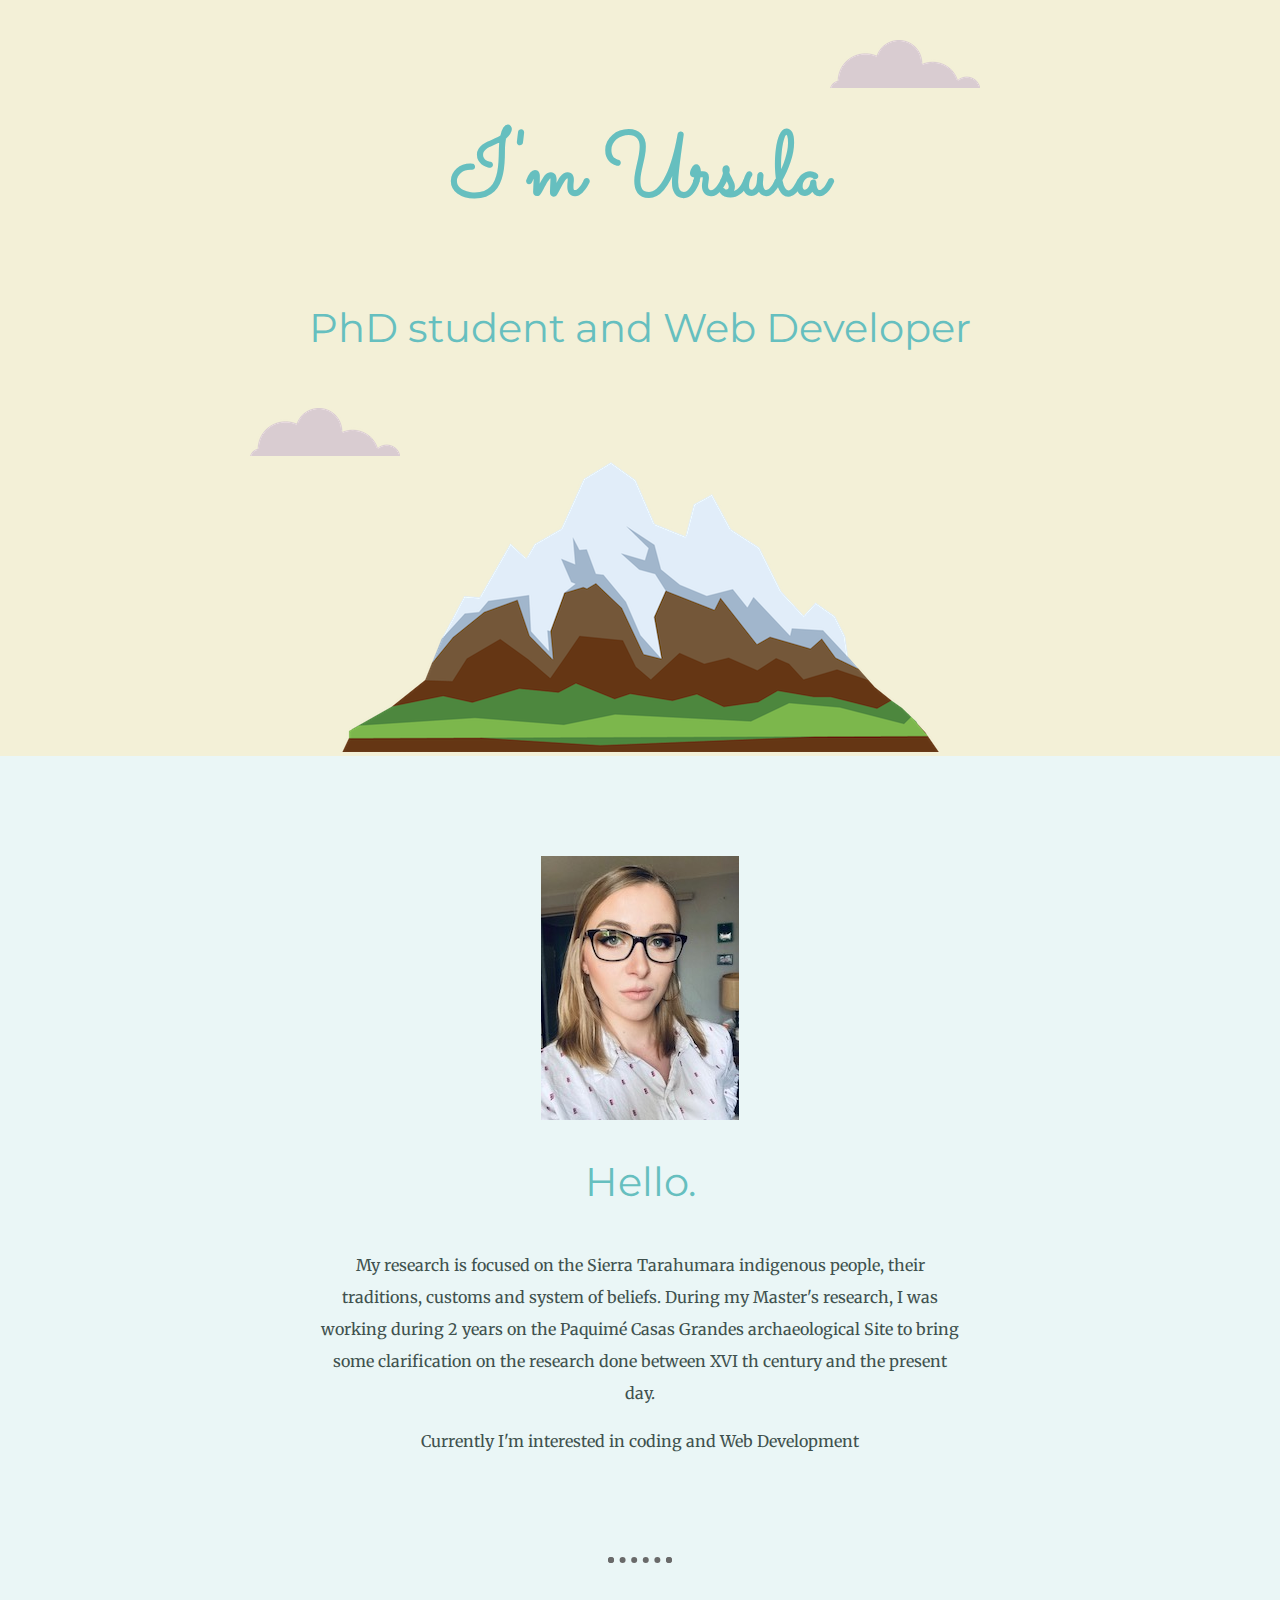
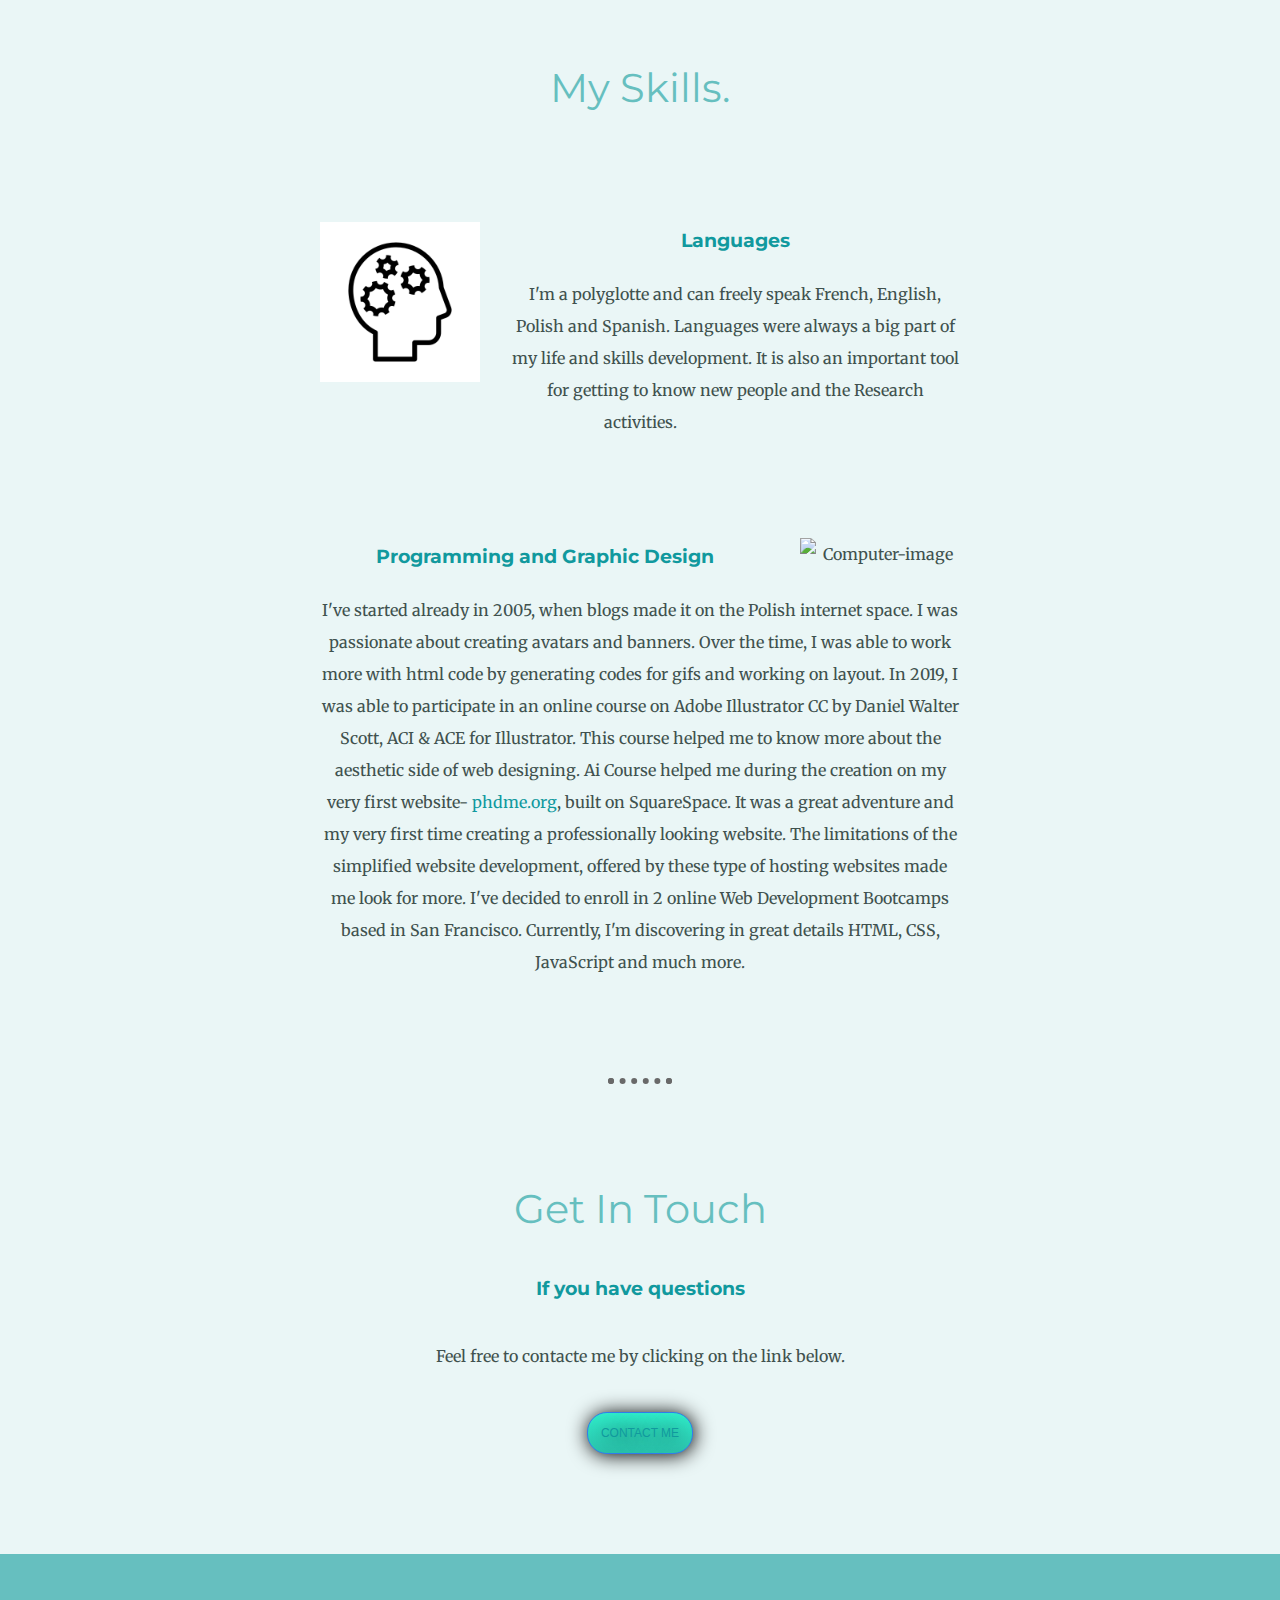
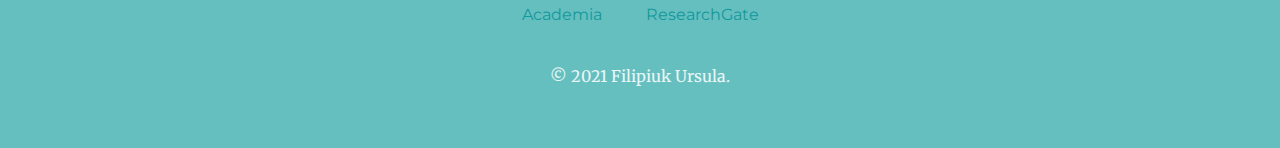
==== index.html @ 3cf9f380 "Add files via upload" ====
<!DOCTYPE html>
<html lang="en" dir="ltr">

<head>
  <meta charset="utf-8">

  <title>Ursula Filipiuk</title>
  <link rel="stylesheet" href="styles.css">
  <link rel="icon" href="favicon.ico">
  <link href="https://fonts.googleapis.com/css2?family=Merriweather&family=Montserrat&family=Sacramento&display=swap" rel="stylesheet">
</head>

<body>
  <div class="top-container">
    <img class="top-cloud" src="cloud.png" alt="cloud-img">
    <h1 class="top">I'm Ursula</h1>
    <h2>PhD student and Web Developer</h2>
    <img class="bottom-cloud" src="cloud.png" alt="cloud-img">
    <img src="mountain.png" alt="mountain-img">

  </div>

  <div class="middle-container">
    <div class="profile">
      <img src="homepage picture.jpg" alt="homepage-picture">
      <h2>Hello.</h2>
      <p class="phdresearch">My research is focused on the Sierra Tarahumara indigenous people, their traditions, customs and system of beliefs.
        During my Master's research, I was working during 2 years on the Paquimé Casas Grandes archaeological Site
        to bring some clarification on the research done between XVI th century and the present day. </p>
      <p>Currently I'm interested in coding and Web Development</p>
    </div>
    <hr>
    <div class="skills">
      <h2>My Skills.</h2>
      <div class="skill-row">
        <img class="headimg"
          src="[data-uri]"
          alt="Skills-picture">
        <h3>Languages</h3>
        <p>I'm a polyglotte and can freely speak French, English, Polish and Spanish. Languages were always a big part of my life and skills development.
          It is also an important tool for getting to know new people and the Research activities.</p>
      </div>
      <div class="skill-row">
        <img class="programmingimg" src="https://image.flaticon.com/icons/png/128/2933/2933245.png" alt="Computer-image">
        <h3>Programming and Graphic Design</h3>
        <p>I've started already in 2005, when blogs made it on the Polish internet space. I was passionate about creating avatars and banners. Over the time, I was able to work more with html code
          by generating codes for gifs and working on layout. In 2019, I was able to participate in an online course on Adobe Illustrator CC by Daniel Walter Scott, ACI & ACE for Illustrator. This course helped me to know more about the aesthetic
          side of web designing. Ai Course helped me
          during the creation on my very first website- <a class="phdme"href="https://www.phdme.org">phdme.org</a>, built on SquareSpace.
          It was a great adventure and my very first time creating a professionally looking website.
          The limitations of the simplified website development, offered by these type of hosting websites made me look for more.
          I've decided to enroll in 2 online Web Development Bootcamps based in San Francisco. Currently,
          I'm discovering in great details HTML, CSS, JavaScript and much more. </p>
      </div>
    </div>
    <hr>
    <div class="contact-me">
      <h2>Get In Touch</h2>
      <h3>If you have questions</h3>
      <p class="contact-message">Feel free to contacte me by clicking on the link below.</p>
      <a class="btn" href="mailto:ufilipiuk@outlook.com">CONTACT ME</a>
    </div>
  </div>


  <div class="bottom-container">
    <a class="footer-link" href="https://paris-sorbonne.academia.edu/UrsulaFilipiuk?from_navbar=true">Academia</a>
    <a class="footer-link" href="https://www.researchgate.net/profile/Ursula-Filipiuk">ResearchGate</a>
    <p class="copyright">© 2021 Filipiuk Ursula.</p>
  </div>


</body>

</html>
---- styles.css ----
body {
  background-color: #EAF6F6;
  margin: 0;
  text-align: center;
  font-family: 'Merriweather', serif;
  color: #40514E;
}


h1 {
  margin: 100 auto 0 auto;
  font-family: 'Sacramento', cursive;
  font-size: 5.625rem;
  color: #66BFBF;
}

h2 {
  font-family: 'Montserrat', sans-serif;
  font-size: 2.5rem;
  font-weight: normal;
  color: #66BFBF;
  padding-bottom: 10px;
}

h3 {
  font-family: 'Montserrat', sans-serif;
  color: #11999E;
}

a:link {
  color: #11999E;
}

p {
  line-height: 2;
}

hr {
  border: dotted #696969 6px;
  border-bottom: none;
  width: 4%;
  margin: 100px auto;
}



/************** Class Selectors*******/
.top-container {
  background-color: #F3F0D7;
  position: relative;
  padding-top: 50px;
}

.middle-container {
  margin: 100px 0;
}

.bottom-container {
  background-color: #66BFBF;
  padding: 50px 0 20px;
}

.top-cloud {
  position: absolute;
  right: 300px;
  top: 40px;
}

.bottom-cloud {
  position: absolute;
  left: 250px;
  bottom: 300px;
}

.skill-row {
  width: 50%;
  margin: 100px auto 100px auto;
  line-height: 2;
}

.skills {
  text-align: left;
  text-align: center;
}

.headimg {
  width: 25%;
  float: left;
  margin-right: 30px;
}

.programmingimg {
  width: 25%;
  float: right;
  margin-left: 30px;
}

.phdresearch {
  width: 50%;
  margin: 10px auto 10px auto;
  line-height: 2;
}

.contact-message {
  width: 40%;
  margin: 40px auto;
}

.btn {
  background: #11CDD4;
  background-image: -webkit-linear-gradient(top, #11CDD4, #11999E);
  background-image: -moz-linear-gradient(top, #11CDD4, #11999E);
  background-image: -ms-linear-gradient(top, #11CDD4, #11999E);
  background-image: -o-linear-gradient(top, #11CDD4, #11999E);
  background-image: -webkit-gradient(to bottom, #11CDD4, #11999E);
  -webkit-border-radius: 8px;
  -moz-border-radius: 8px;
  border-radius: 8px;
  color: #FFFFFF;
  font-family: Arial;
  font-size: 12px;
  font-weight: 100;
  padding: 13px;
  -webkit-box-shadow: 1px 1px 20px 0 #000000;
  -moz-box-shadow: 1px 1px 20px 0 #000000;
  box-shadow: 1px 1px 20px 0 #000000;
  text-shadow: 1px 1px 20px #000000;
  border: solid #337FED 1px;
  text-decoration: none;
  display: inline-block;
  cursor: pointer;
  text-align: center;
}

.btn {
  border: solid #337FED 1px;
  background: #30EECB;
  background-image: -webkit-linear-gradient(top, #30EECB, #2BC4AD);
  background-image: -moz-linear-gradient(top, #30EECB, #2BC4AD);
  background-image: -ms-linear-gradient(top, #30EECB, #2BC4AD);
  background-image: -o-linear-gradient(top, #30EECB, #2BC4AD);
  background-image: -webkit-gradient(to bottom, #30EECB, #2BC4AD);
  -webkit-border-radius: 20px;
  -moz-border-radius: 20px;
  border-radius: 20px;
  text-decoration: none;
}

.copyright {
  color: #EAF6F6;
  font-size: 1rem;
  padding: 20px 0px;
}

.phdme{
  color: #11999E;
  text-decoration: none;

}

.footer-link{
    color: #11999E;
    font-family: 'Montserrat', sans-serif;
    margin: 10px 20px;
    text-decoration: none;
}

@media (max-width:700px) {
  .phdresearch{
    font-size: 1.1rem;
    display: flex;
    justify-content: center;
    width: 85%;
  }
  .skill-row{
    font-size: 1.1rem;
    width: 85%;
  }
  .contact-message{
    font-size: 1rem;
    width: 85%;
  }
}
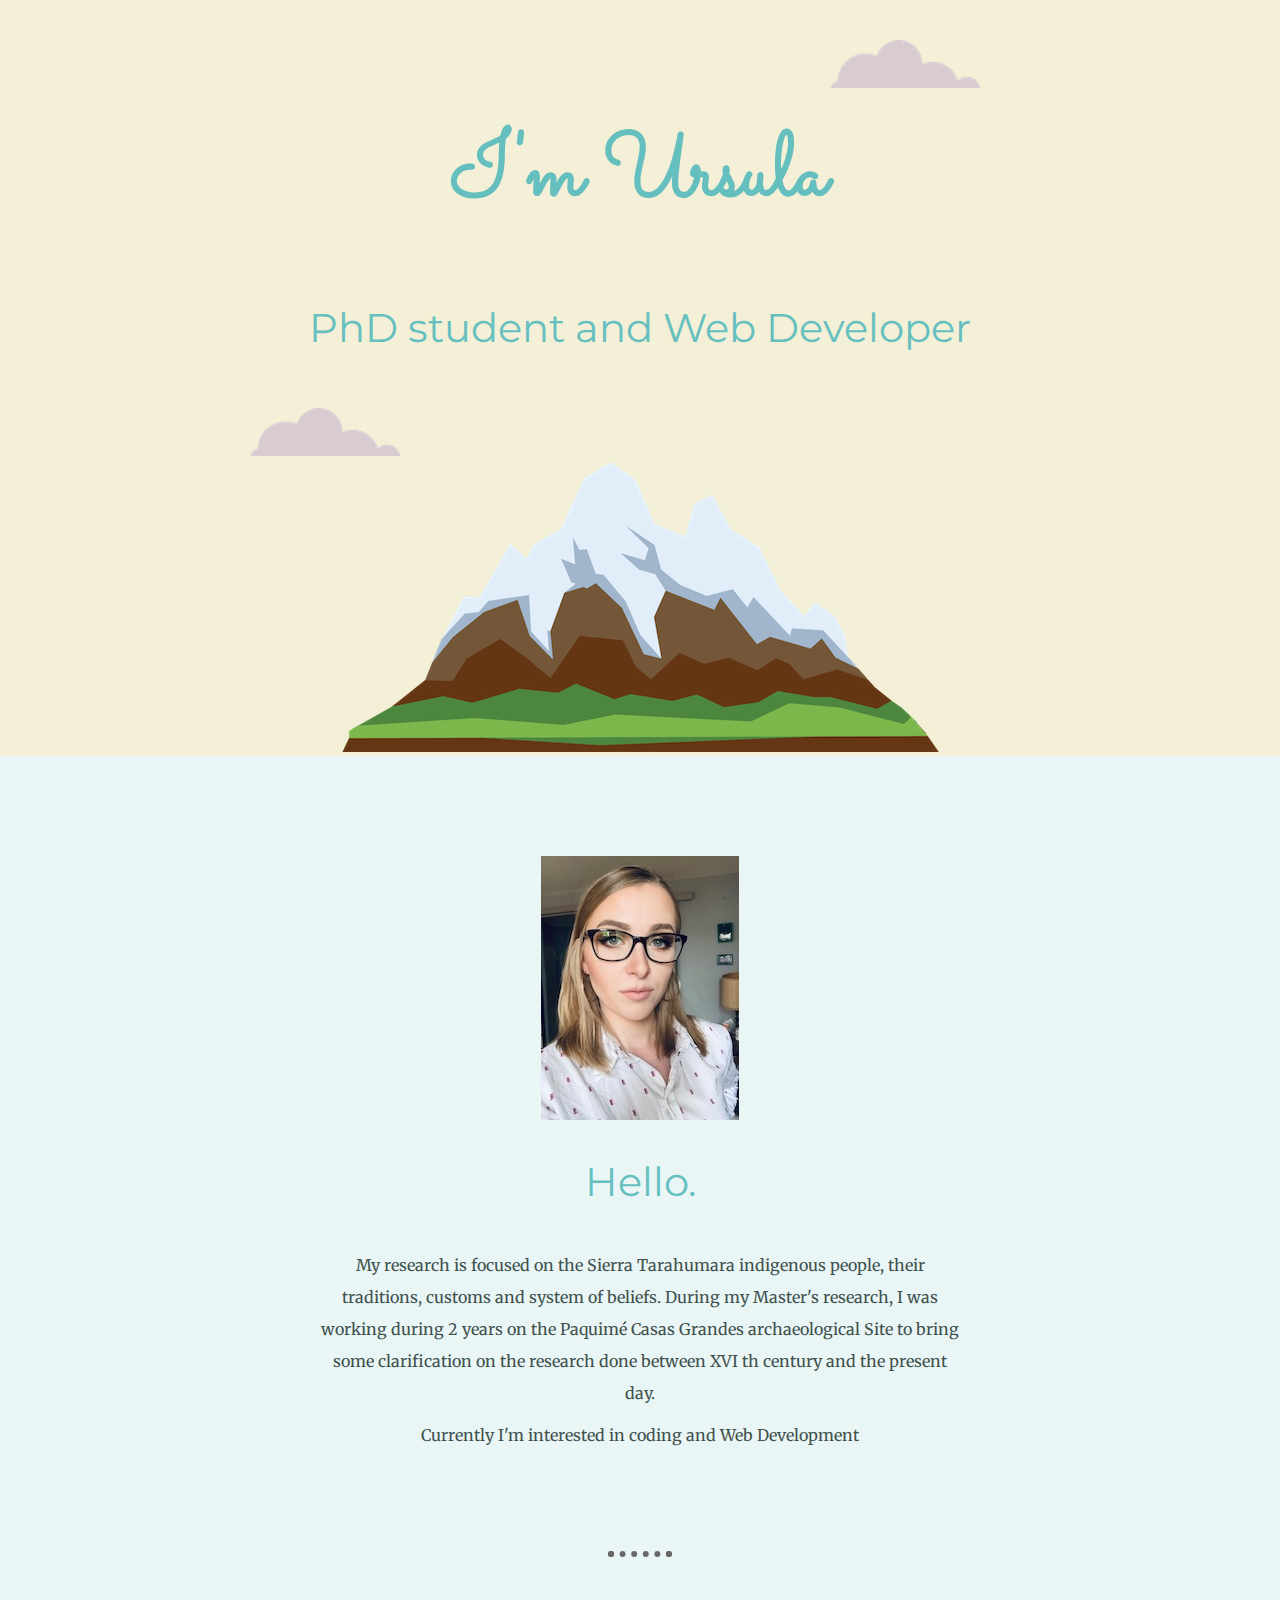
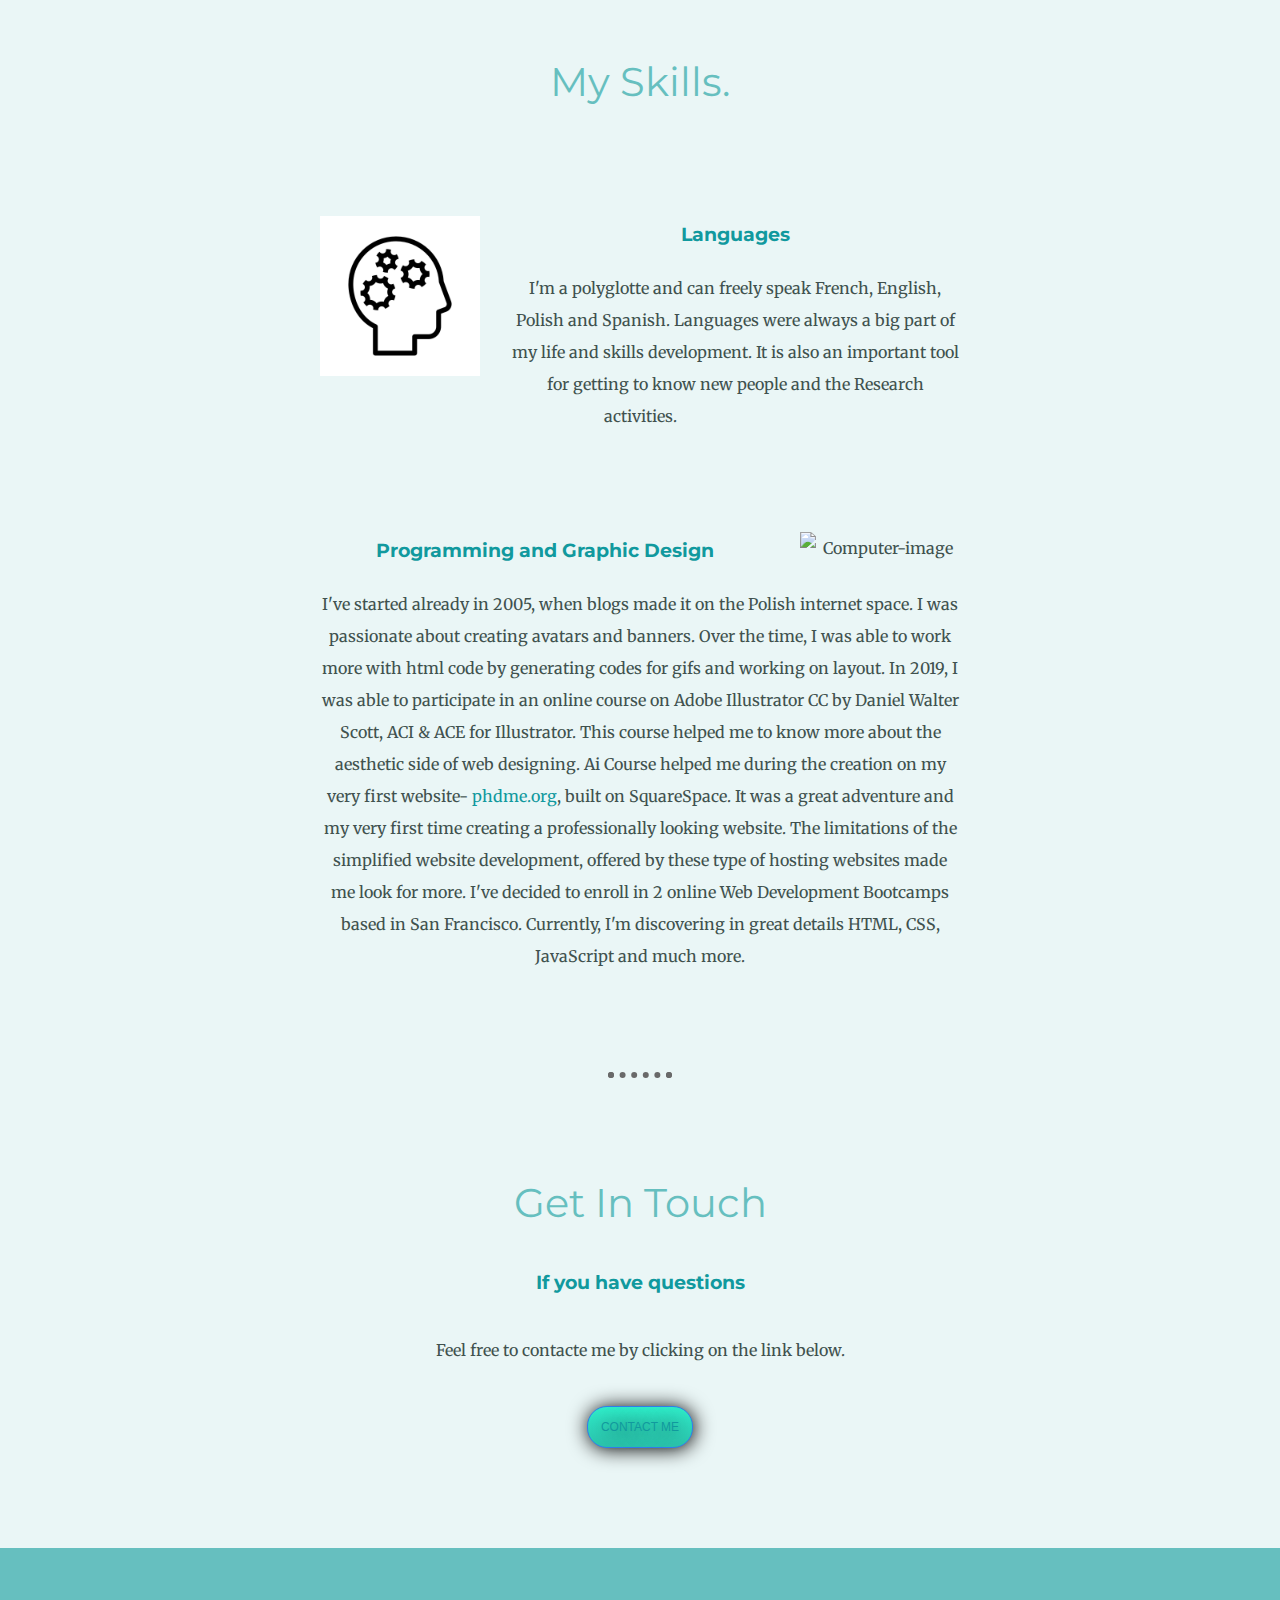
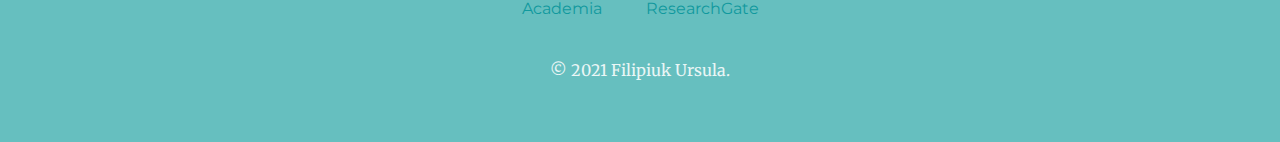
==== commit 6e3f1acb: "Update index.html" ====
--- a/index.html
+++ b/index.html
@@ -27,7 +27,7 @@
       <p class="phdresearch">My research is focused on the Sierra Tarahumara indigenous people, their traditions, customs and system of beliefs.
         During my Master's research, I was working during 2 years on the Paquimé Casas Grandes archaeological Site
         to bring some clarification on the research done between XVI th century and the present day. </p>
-      <p>Currently I'm interested in coding and Web Development</p>
+      <p class="phdresearch">Currently I'm interested in coding and Web Development</p>
     </div>
     <hr>
     <div class="skills">
--- a/styles.css
+++ b/styles.css
@@ -165,19 +165,3 @@
     text-decoration: none;
 }
 
-@media (max-width:700px) {
-  .phdresearch{
-    font-size: 1.1rem;
-    display: flex;
-    justify-content: center;
-    width: 85%;
-  }
-  .skill-row{
-    font-size: 1.1rem;
-    width: 85%;
-  }
-  .contact-message{
-    font-size: 1rem;
-    width: 85%;
-  }
-}
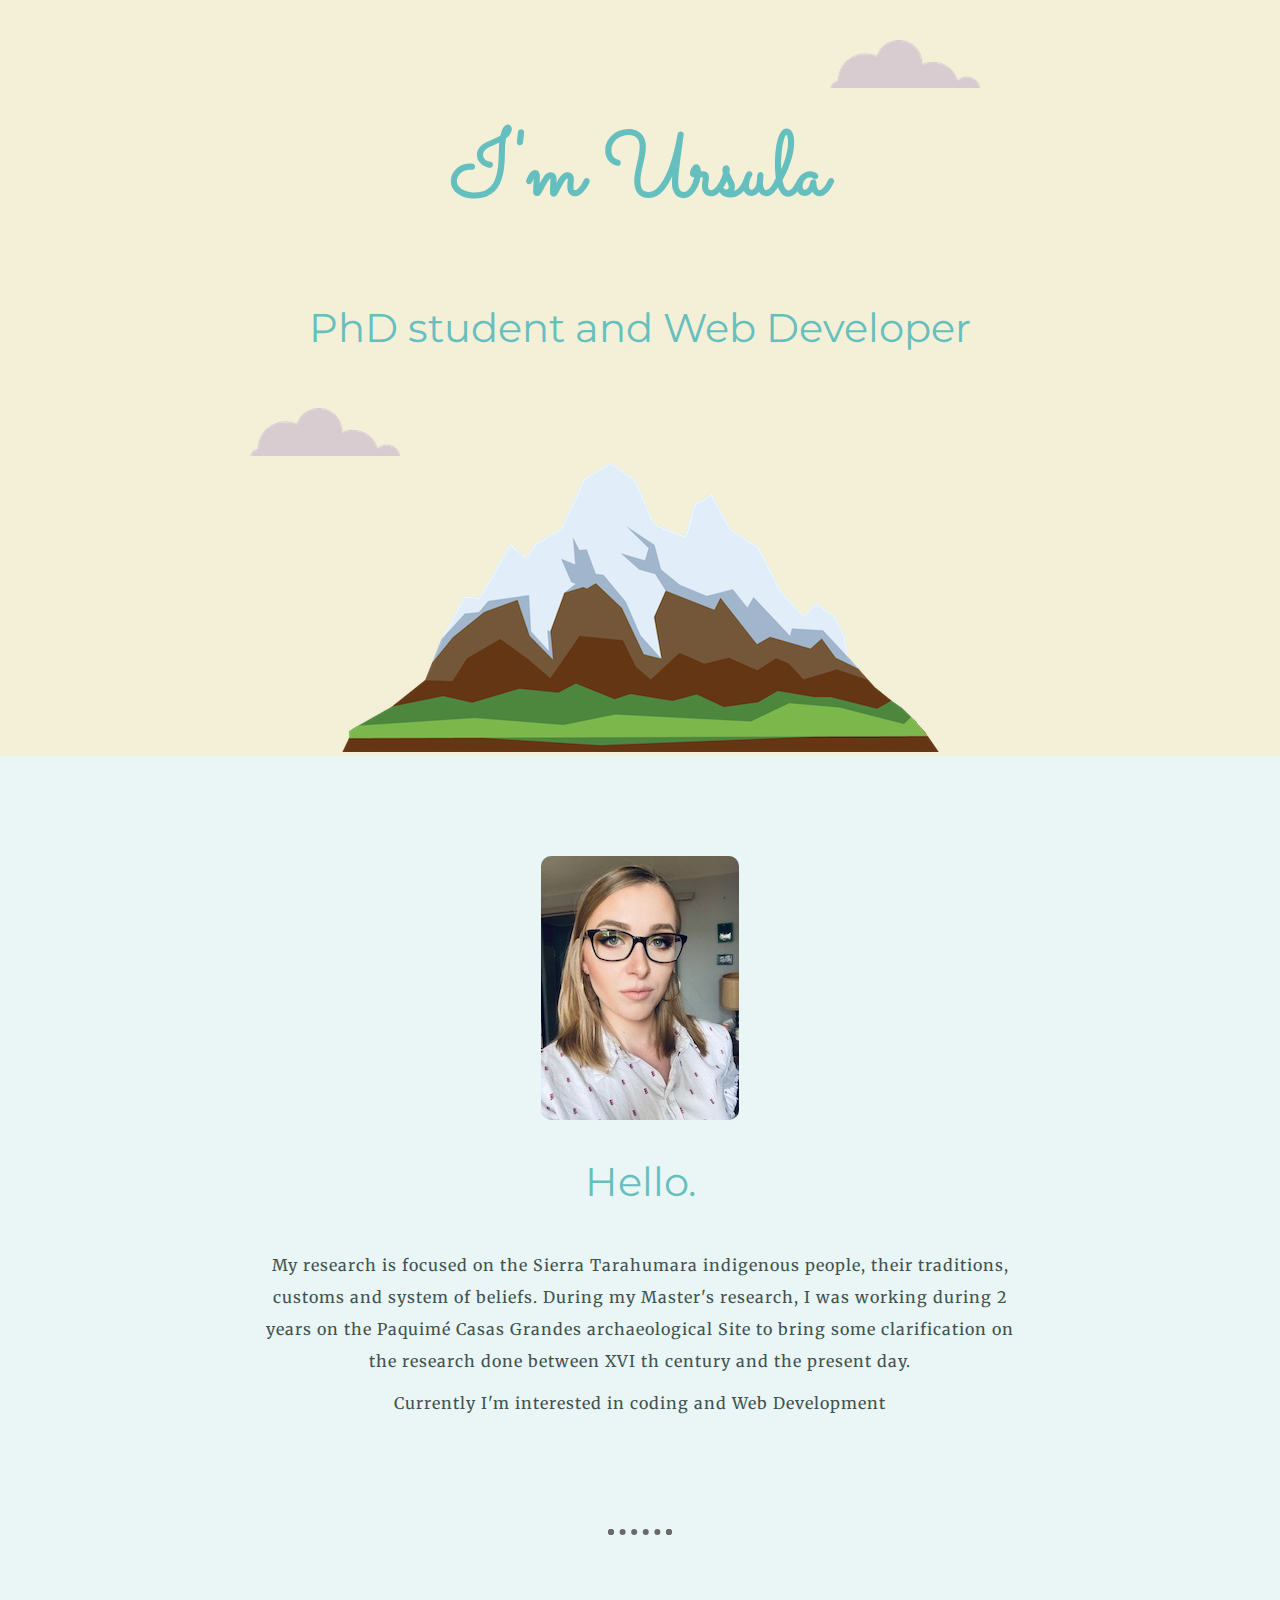
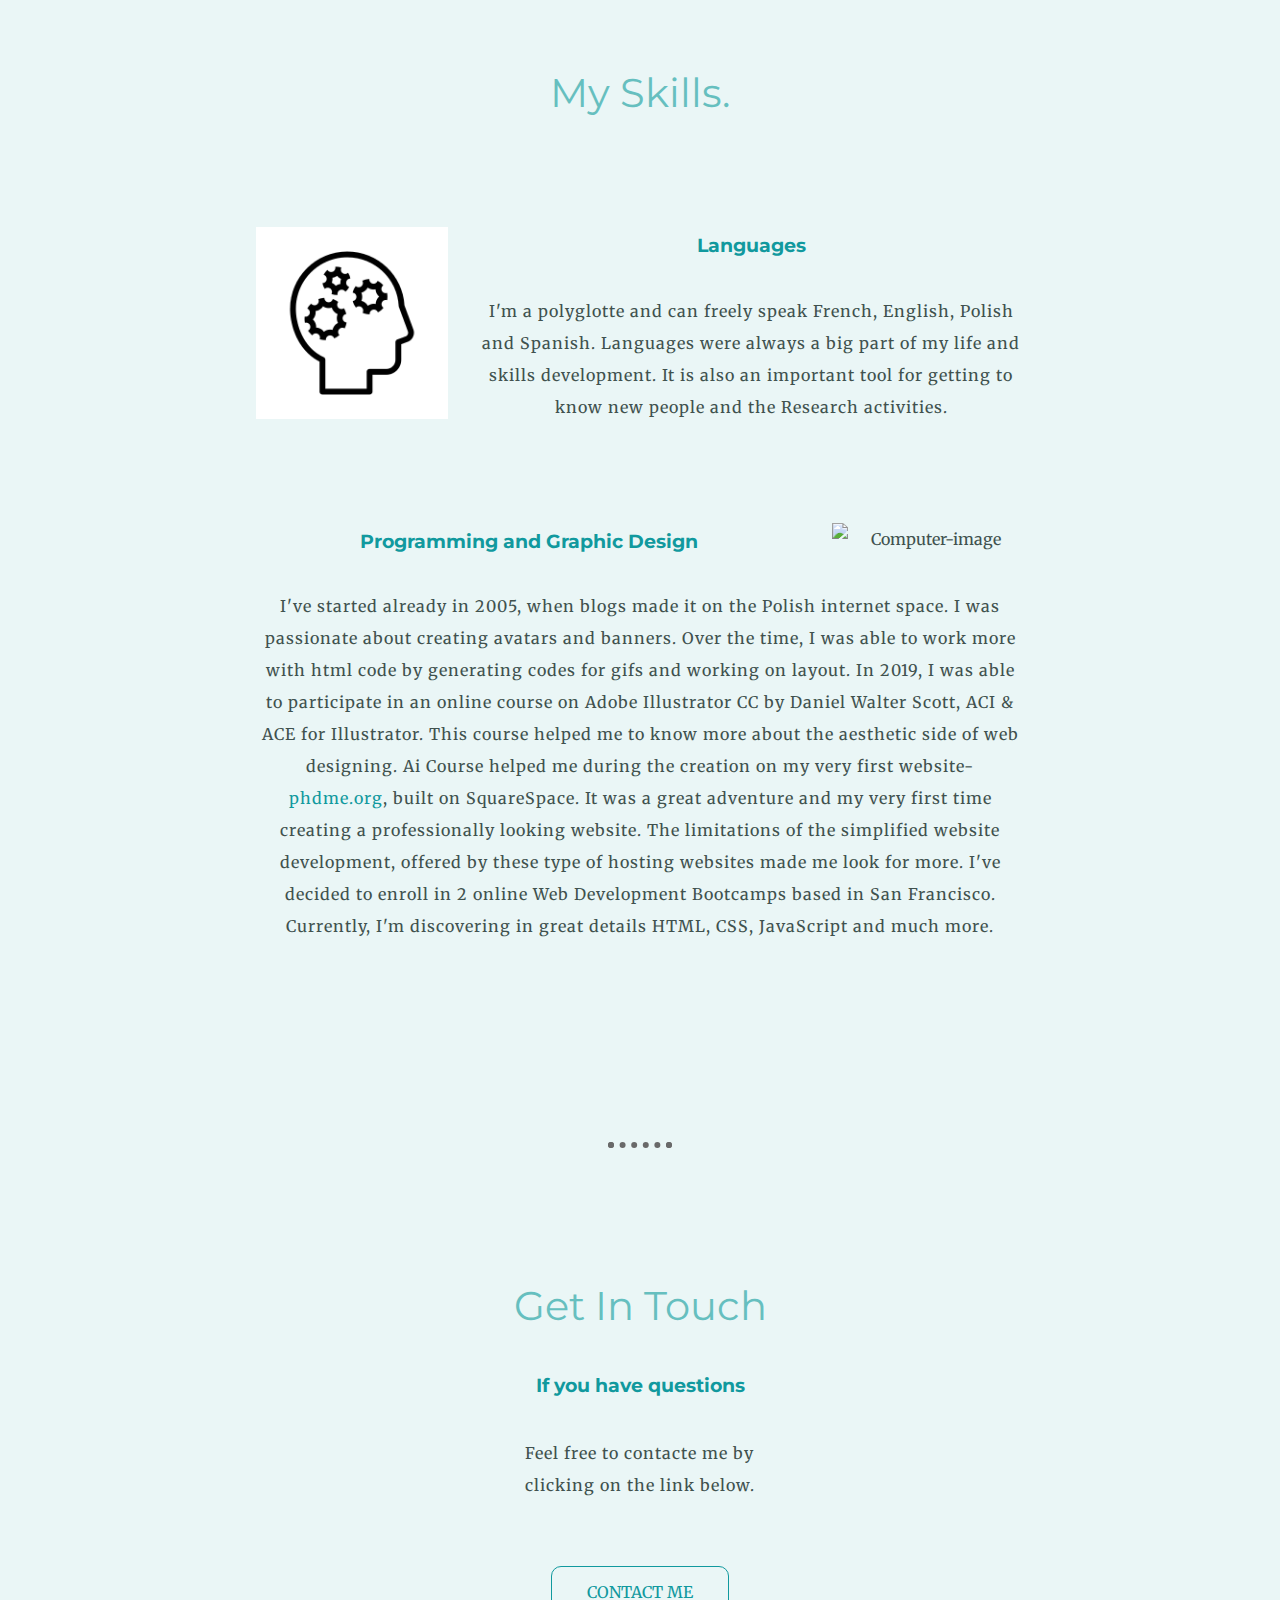
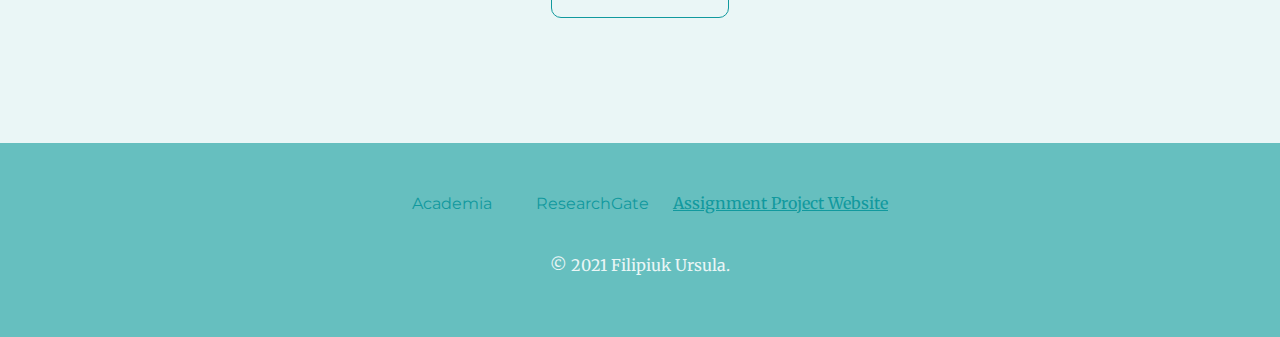
==== commit b2c40231: "Update index.html" ====
--- a/index.html
+++ b/index.html
@@ -66,6 +66,7 @@
   <div class="bottom-container">
     <a class="footer-link" href="https://paris-sorbonne.academia.edu/UrsulaFilipiuk?from_navbar=true">Academia</a>
     <a class="footer-link" href="https://www.researchgate.net/profile/Ursula-Filipiuk">ResearchGate</a>
+    <a class="footer-link-two" href="https://ufilipiuk.github.io/tindog/">Assignment Project Website</a>
     <p class="copyright">© 2021 Filipiuk Ursula.</p>
   </div>
 
--- a/styles.css
+++ b/styles.css
@@ -53,6 +53,10 @@
 
 .middle-container {
   margin: 100px 0;
+  display: flex;
+  justify-content: center;
+  align-items: center;
+  flex-direction: column;
 }
 
 .bottom-container {
@@ -73,9 +77,17 @@
 }
 
 .skill-row {
-  width: 50%;
+  width: 60%;
   margin: 100px auto 100px auto;
   line-height: 2;
+}
+
+.skill-row h3{
+  margin-bottom: 30px;
+}
+
+.skill-row p {
+  letter-spacing: 1px;
 }
 
 .skills {
@@ -96,54 +108,36 @@
 }
 
 .phdresearch {
-  width: 50%;
+  width: 60%;
   margin: 10px auto 10px auto;
   line-height: 2;
+  letter-spacing: 1px;
+}
+
+.profile img {
+  border-radius: 10px;
 }
 
 .contact-message {
-  width: 40%;
+  width: 60%;
   margin: 40px auto;
+  letter-spacing: 1px;
 }
 
 .btn {
-  background: #11CDD4;
-  background-image: -webkit-linear-gradient(top, #11CDD4, #11999E);
-  background-image: -moz-linear-gradient(top, #11CDD4, #11999E);
-  background-image: -ms-linear-gradient(top, #11CDD4, #11999E);
-  background-image: -o-linear-gradient(top, #11CDD4, #11999E);
-  background-image: -webkit-gradient(to bottom, #11CDD4, #11999E);
-  -webkit-border-radius: 8px;
-  -moz-border-radius: 8px;
-  border-radius: 8px;
-  color: #FFFFFF;
-  font-family: Arial;
-  font-size: 12px;
-  font-weight: 100;
-  padding: 13px;
-  -webkit-box-shadow: 1px 1px 20px 0 #000000;
-  -moz-box-shadow: 1px 1px 20px 0 #000000;
-  box-shadow: 1px 1px 20px 0 #000000;
-  text-shadow: 1px 1px 20px #000000;
-  border: solid #337FED 1px;
+  border: 1px solid #11999E;
+  border-radius: 10px;
+  color: #66BFBF;
+  display: inline-block;
+  padding: 15px 35px;
   text-decoration: none;
-  display: inline-block;
-  cursor: pointer;
-  text-align: center;
+  margin: 25px 0;
+  transition: background-color 300ms ease-in-out;
 }
 
-.btn {
-  border: solid #337FED 1px;
-  background: #30EECB;
-  background-image: -webkit-linear-gradient(top, #30EECB, #2BC4AD);
-  background-image: -moz-linear-gradient(top, #30EECB, #2BC4AD);
-  background-image: -ms-linear-gradient(top, #30EECB, #2BC4AD);
-  background-image: -o-linear-gradient(top, #30EECB, #2BC4AD);
-  background-image: -webkit-gradient(to bottom, #30EECB, #2BC4AD);
-  -webkit-border-radius: 20px;
-  -moz-border-radius: 20px;
-  border-radius: 20px;
-  text-decoration: none;
+.btn:hover, .btn:focus{
+  background-color: #11999E;
+  color: #EAF6F6;
 }
 
 .copyright {
@@ -165,3 +159,6 @@
     text-decoration: none;
 }
 
+.footer-link:hover{
+  color: #345a5c;
+}
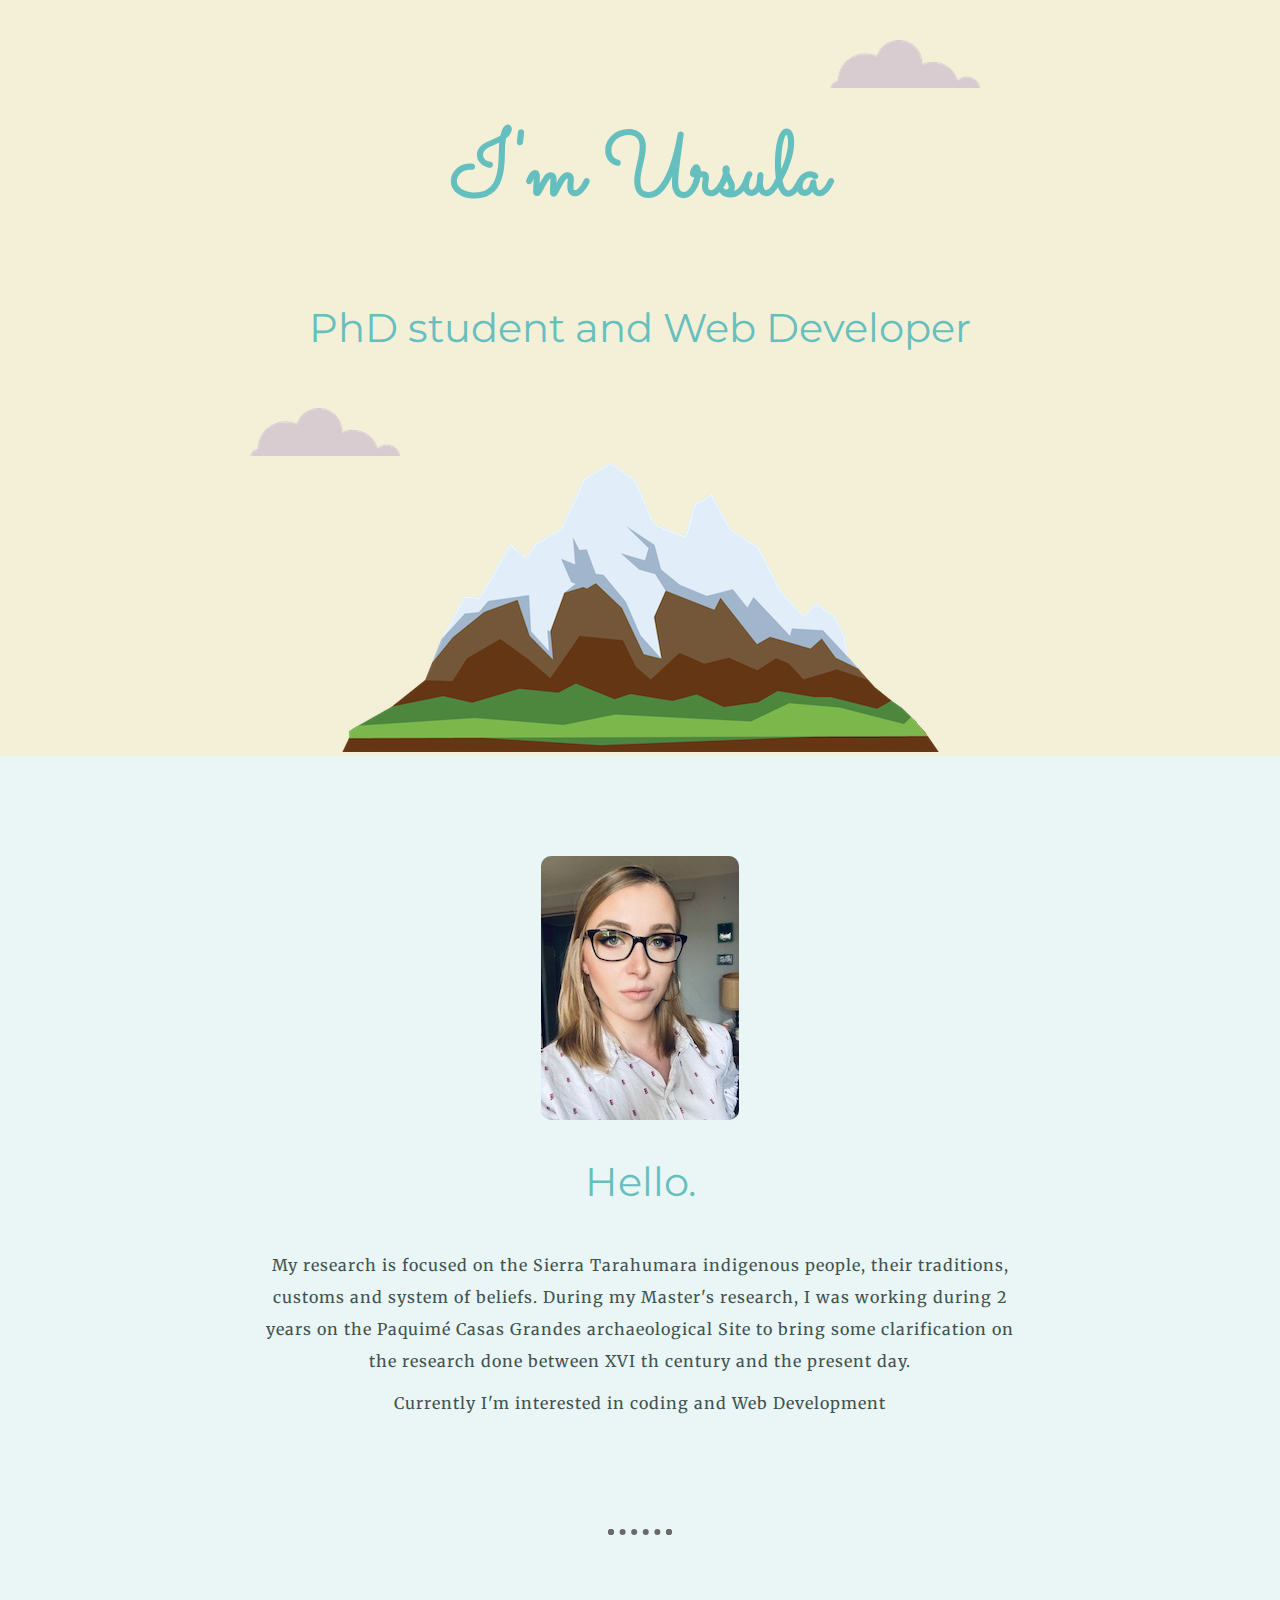
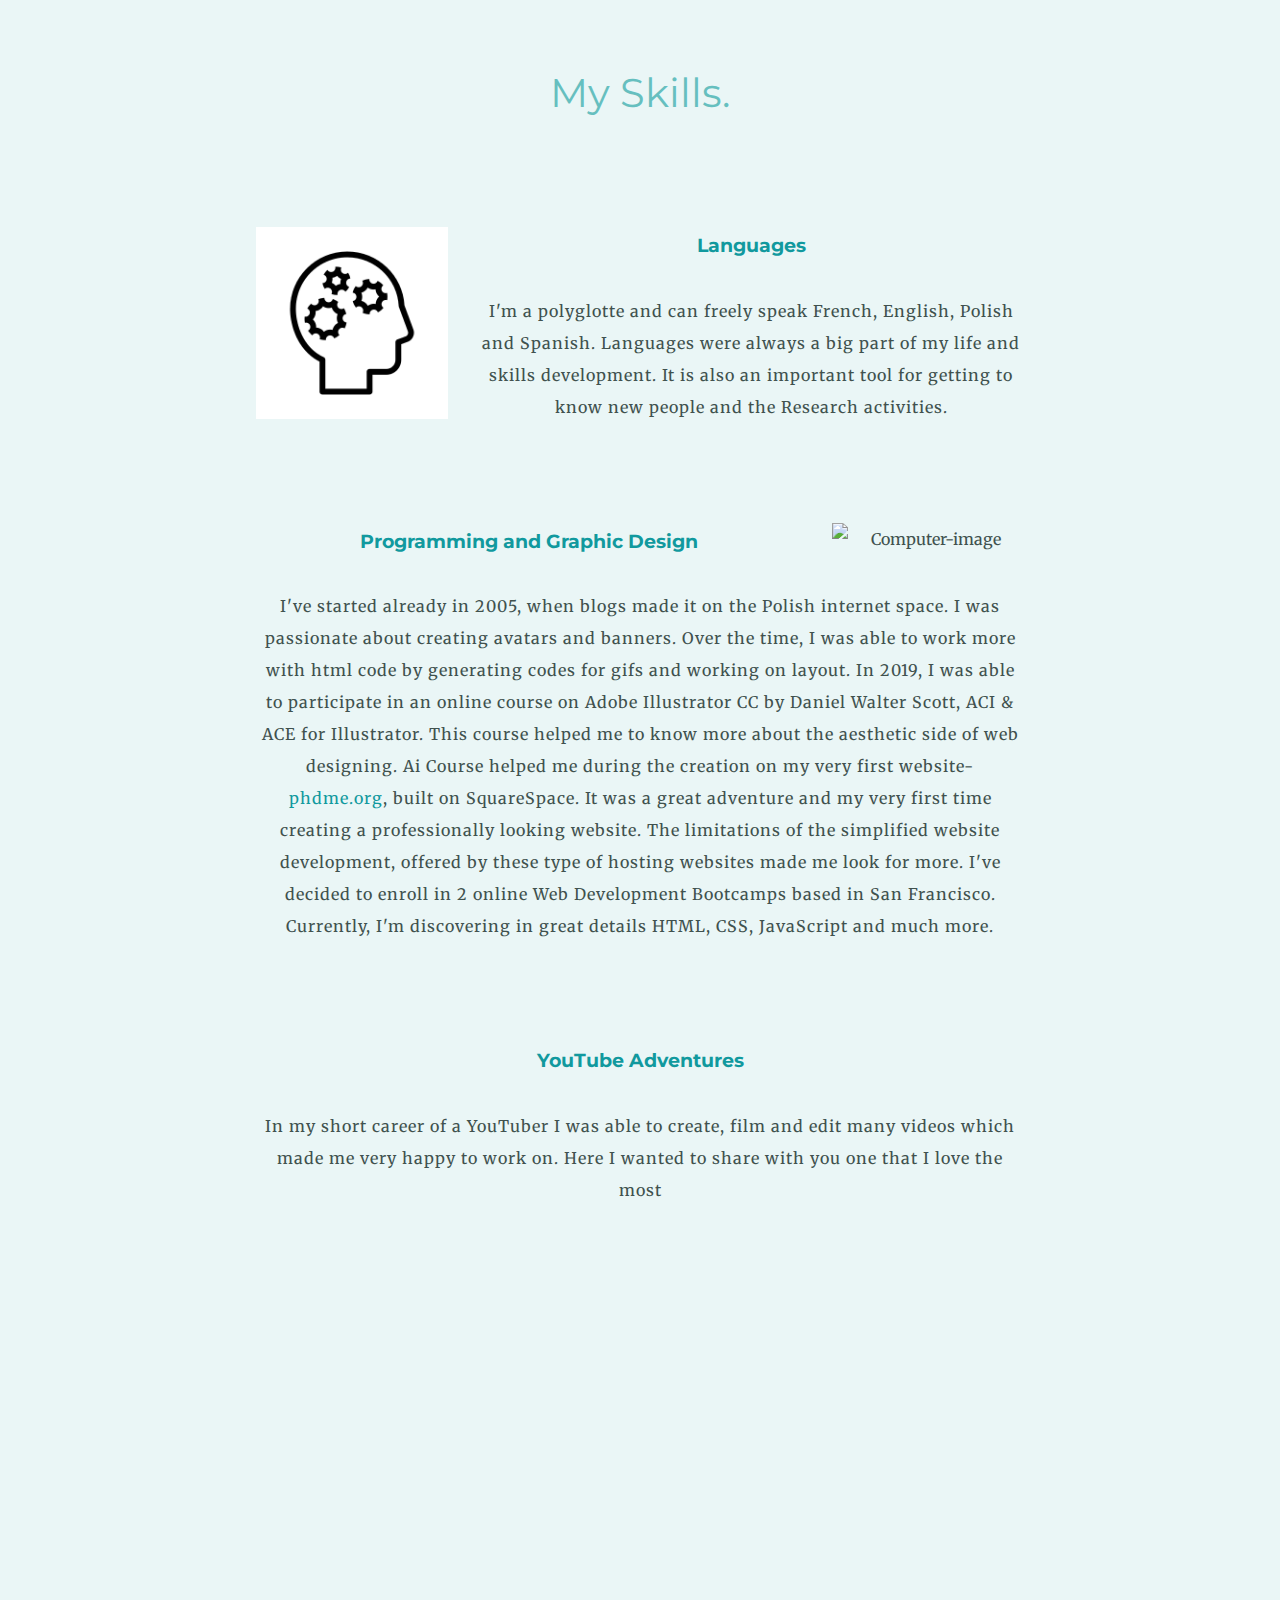
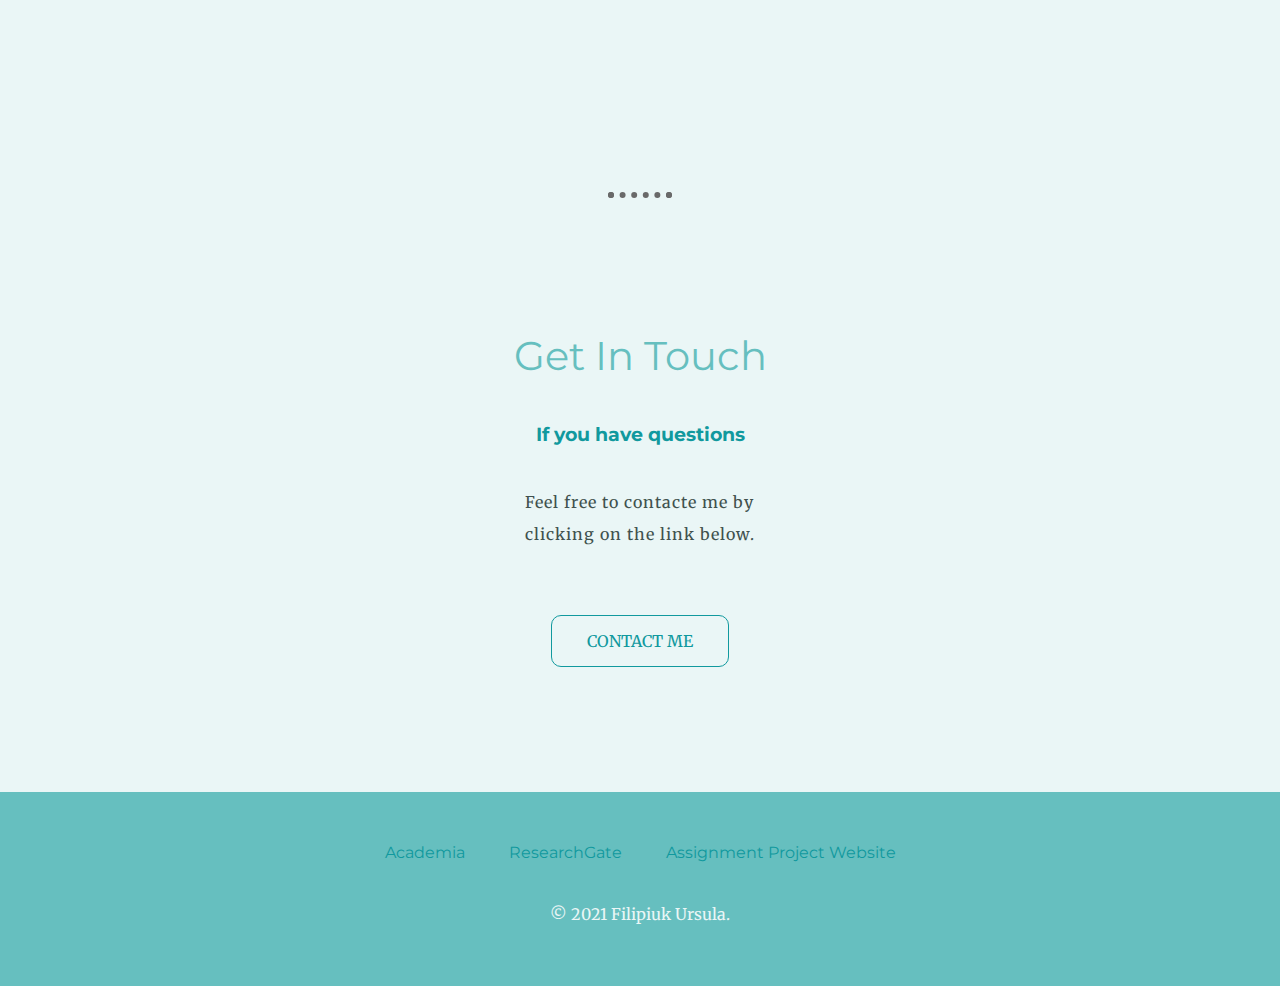
==== commit 9e1326a4: "Update index.html" ====
--- a/index.html
+++ b/index.html
@@ -52,7 +52,15 @@
           I've decided to enroll in 2 online Web Development Bootcamps based in San Francisco. Currently,
           I'm discovering in great details HTML, CSS, JavaScript and much more. </p>
       </div>
+      
+      <div class="skill-row">
+        <h3>YouTube Adventures</h3>
+        <p>In my short career of a YouTuber I was able to create, film and edit many videos
+        which made me very happy to work on. Here I wanted to share with you one that I love the most </p>
+      <iframe title="vimeo-player" src="https://player.vimeo.com/video/630920761?h=f01b7e605a" width="640" height="360" frameborder="0" allowfullscreen></iframe>
+      </div>
     </div>
+    
     <hr>
     <div class="contact-me">
       <h2>Get In Touch</h2>
@@ -66,7 +74,7 @@
   <div class="bottom-container">
     <a class="footer-link" href="https://paris-sorbonne.academia.edu/UrsulaFilipiuk?from_navbar=true">Academia</a>
     <a class="footer-link" href="https://www.researchgate.net/profile/Ursula-Filipiuk">ResearchGate</a>
-    <a class="footer-link-two" href="https://ufilipiuk.github.io/tindog/">Assignment Project Website</a>
+    <a class="footer-linktwo" href="https://ufilipiuk.github.io/tindog/">Assignment Project Website</a>
     <p class="copyright">© 2021 Filipiuk Ursula.</p>
   </div>
 
--- a/styles.css
+++ b/styles.css
@@ -159,6 +159,17 @@
     text-decoration: none;
 }
 
-.footer-link:hover{
+.footer-link:hover {
   color: #345a5c;
 }
+
+.footer-linktwo {
+  color: #023047;
+    font-family: 'Montserrat', sans-serif;
+    margin: 10px 20px;
+    text-decoration: none;
+  
+.footer-linktwo:hover {
+  color: #ffadad;
+}
+  
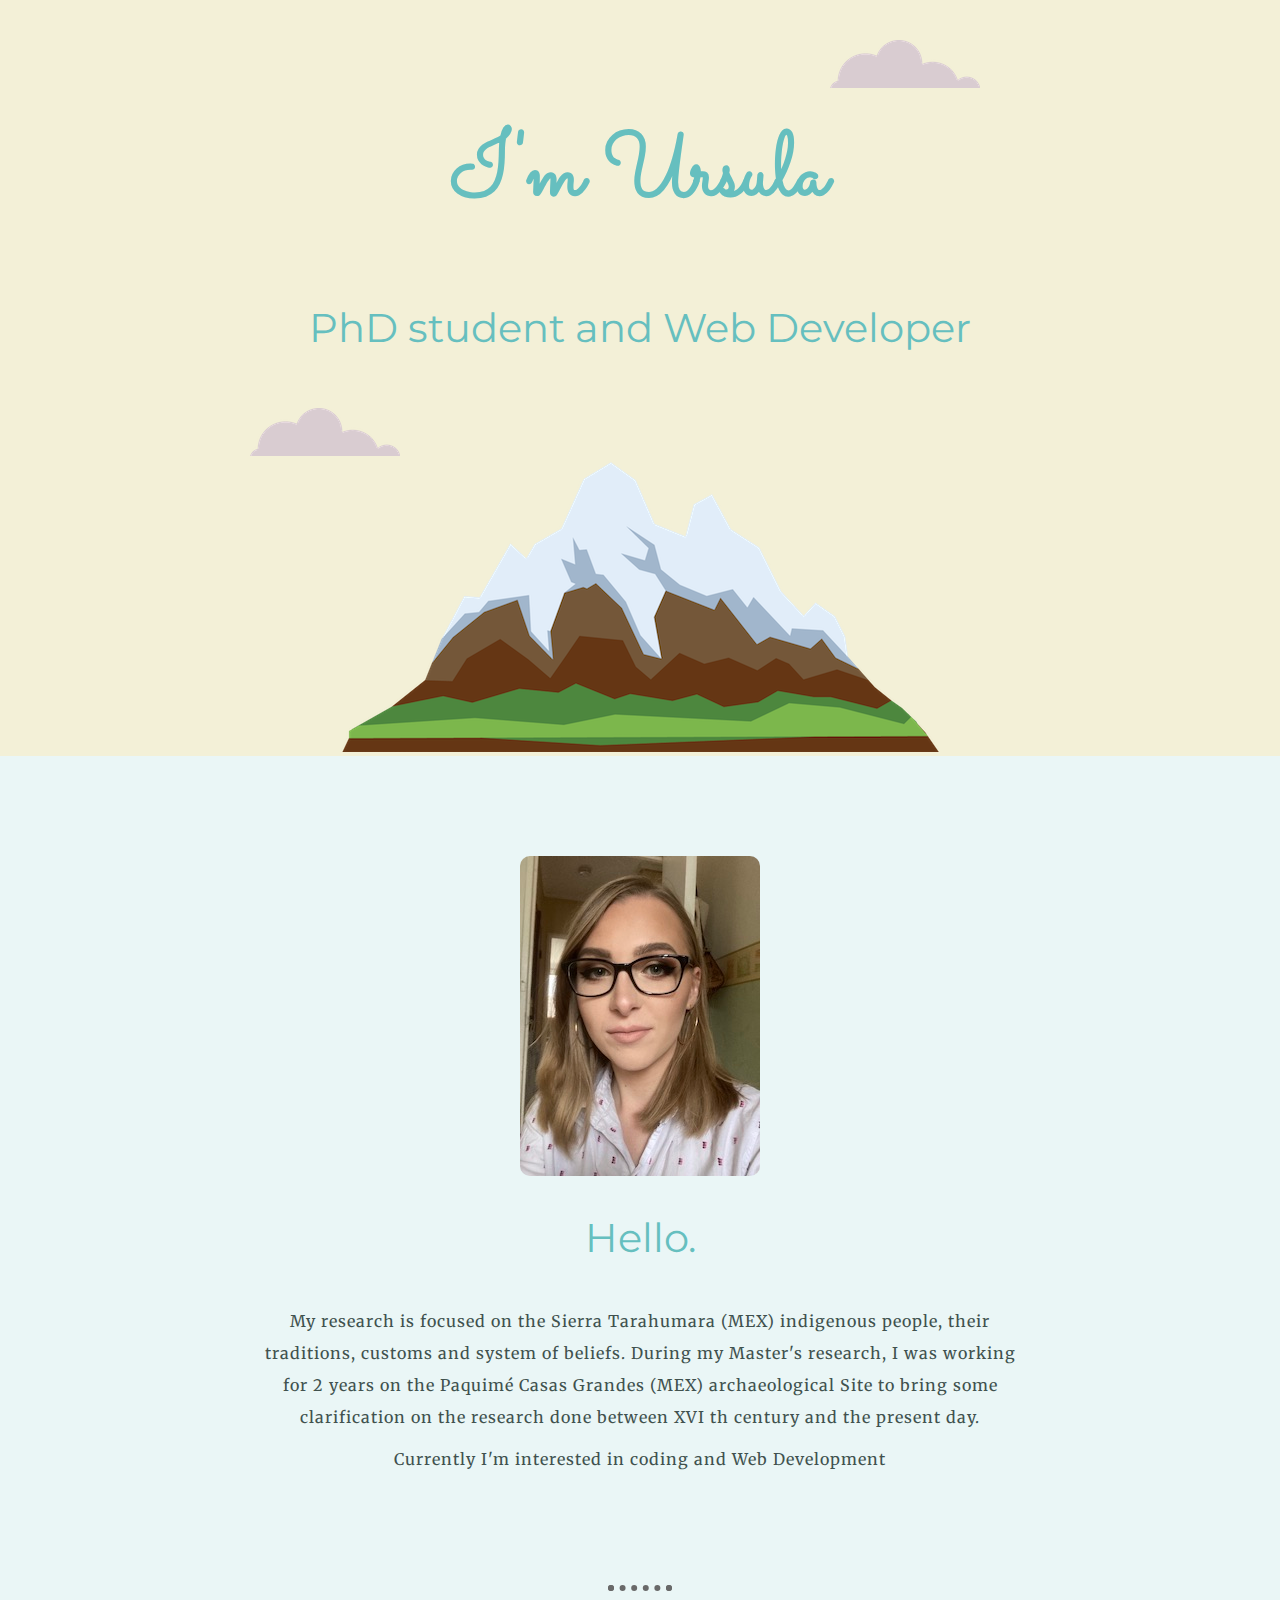
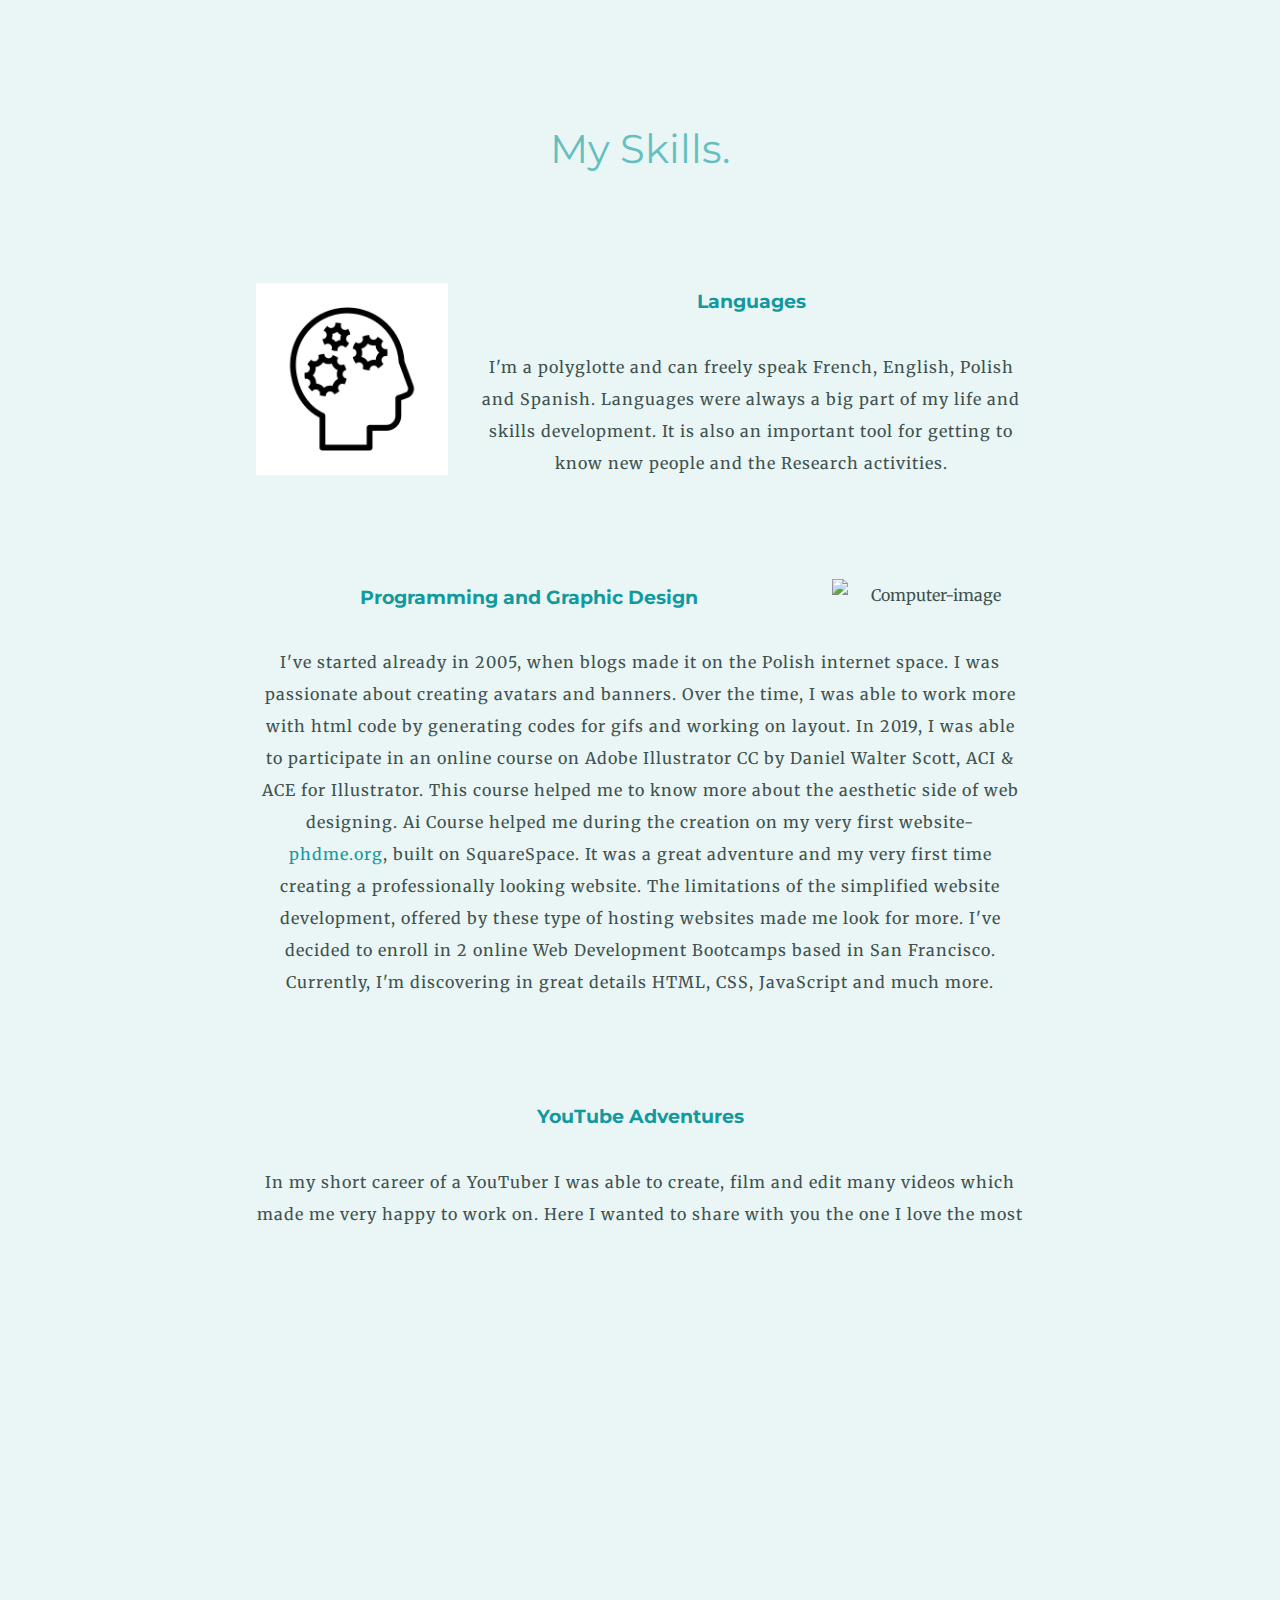
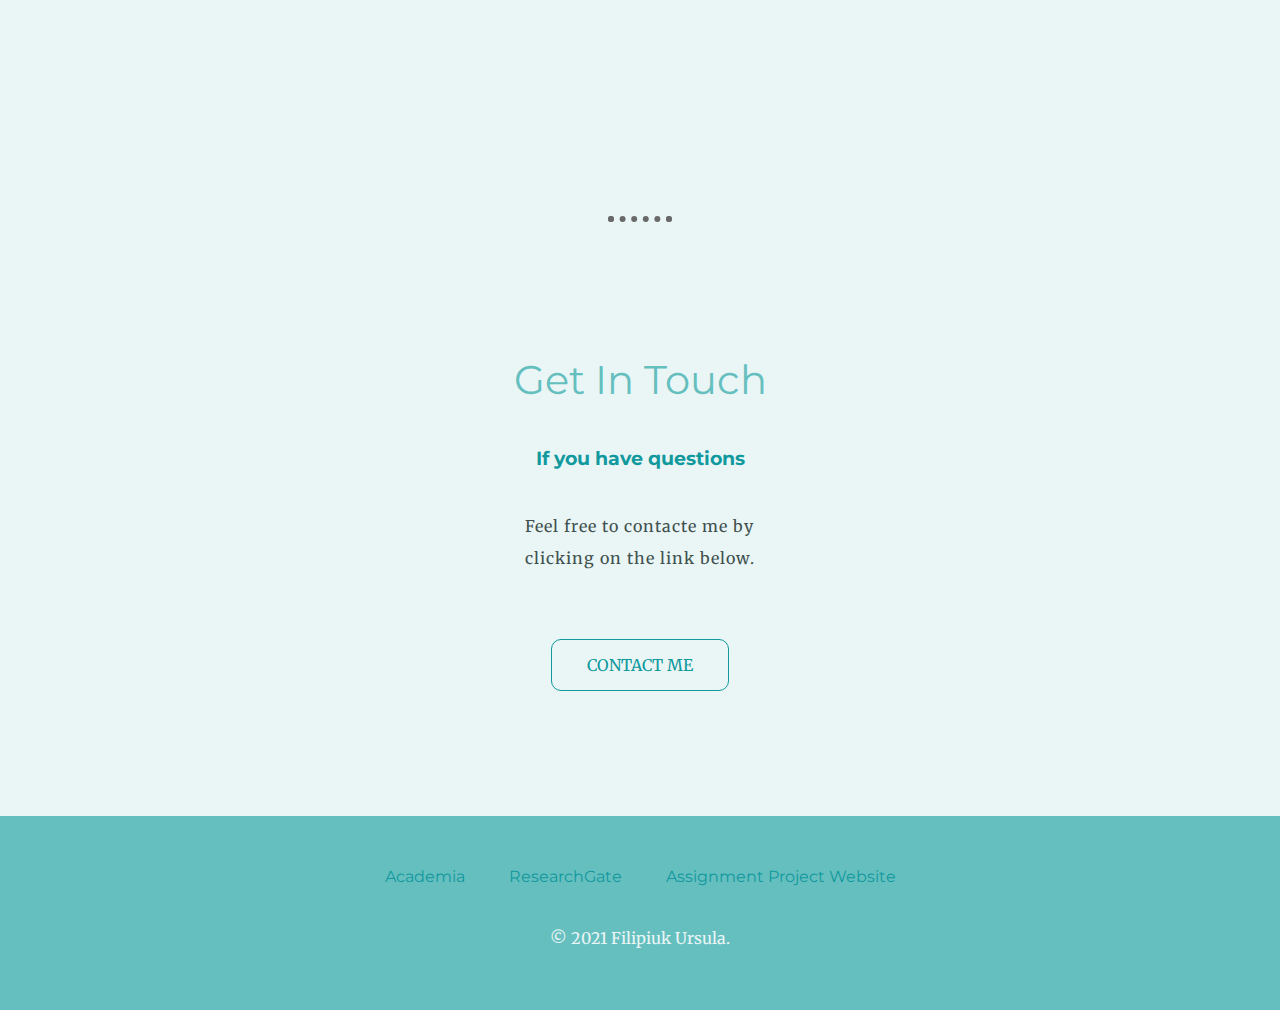
==== commit 5c3303df: "Update index.html" ====
--- a/index.html
+++ b/index.html
@@ -24,8 +24,8 @@
     <div class="profile">
       <img src="homepage picture.jpg" alt="homepage-picture">
       <h2>Hello.</h2>
-      <p class="phdresearch">My research is focused on the Sierra Tarahumara indigenous people, their traditions, customs and system of beliefs.
-        During my Master's research, I was working during 2 years on the Paquimé Casas Grandes archaeological Site
+      <p class="phdresearch">My research is focused on the Sierra Tarahumara (MEX) indigenous people, their traditions, customs and system of beliefs.
+        During my Master's research, I was working for 2 years on the Paquimé Casas Grandes (MEX) archaeological Site
         to bring some clarification on the research done between XVI th century and the present day. </p>
       <p class="phdresearch">Currently I'm interested in coding and Web Development</p>
     </div>
@@ -56,7 +56,7 @@
       <div class="skill-row">
         <h3>YouTube Adventures</h3>
         <p>In my short career of a YouTuber I was able to create, film and edit many videos
-        which made me very happy to work on. Here I wanted to share with you one that I love the most </p>
+        which made me very happy to work on. Here I wanted to share with you the one I love the most </p>
       <iframe title="vimeo-player" src="https://player.vimeo.com/video/630920761?h=f01b7e605a" width="640" height="360" frameborder="0" allowfullscreen></iframe>
       </div>
     </div>
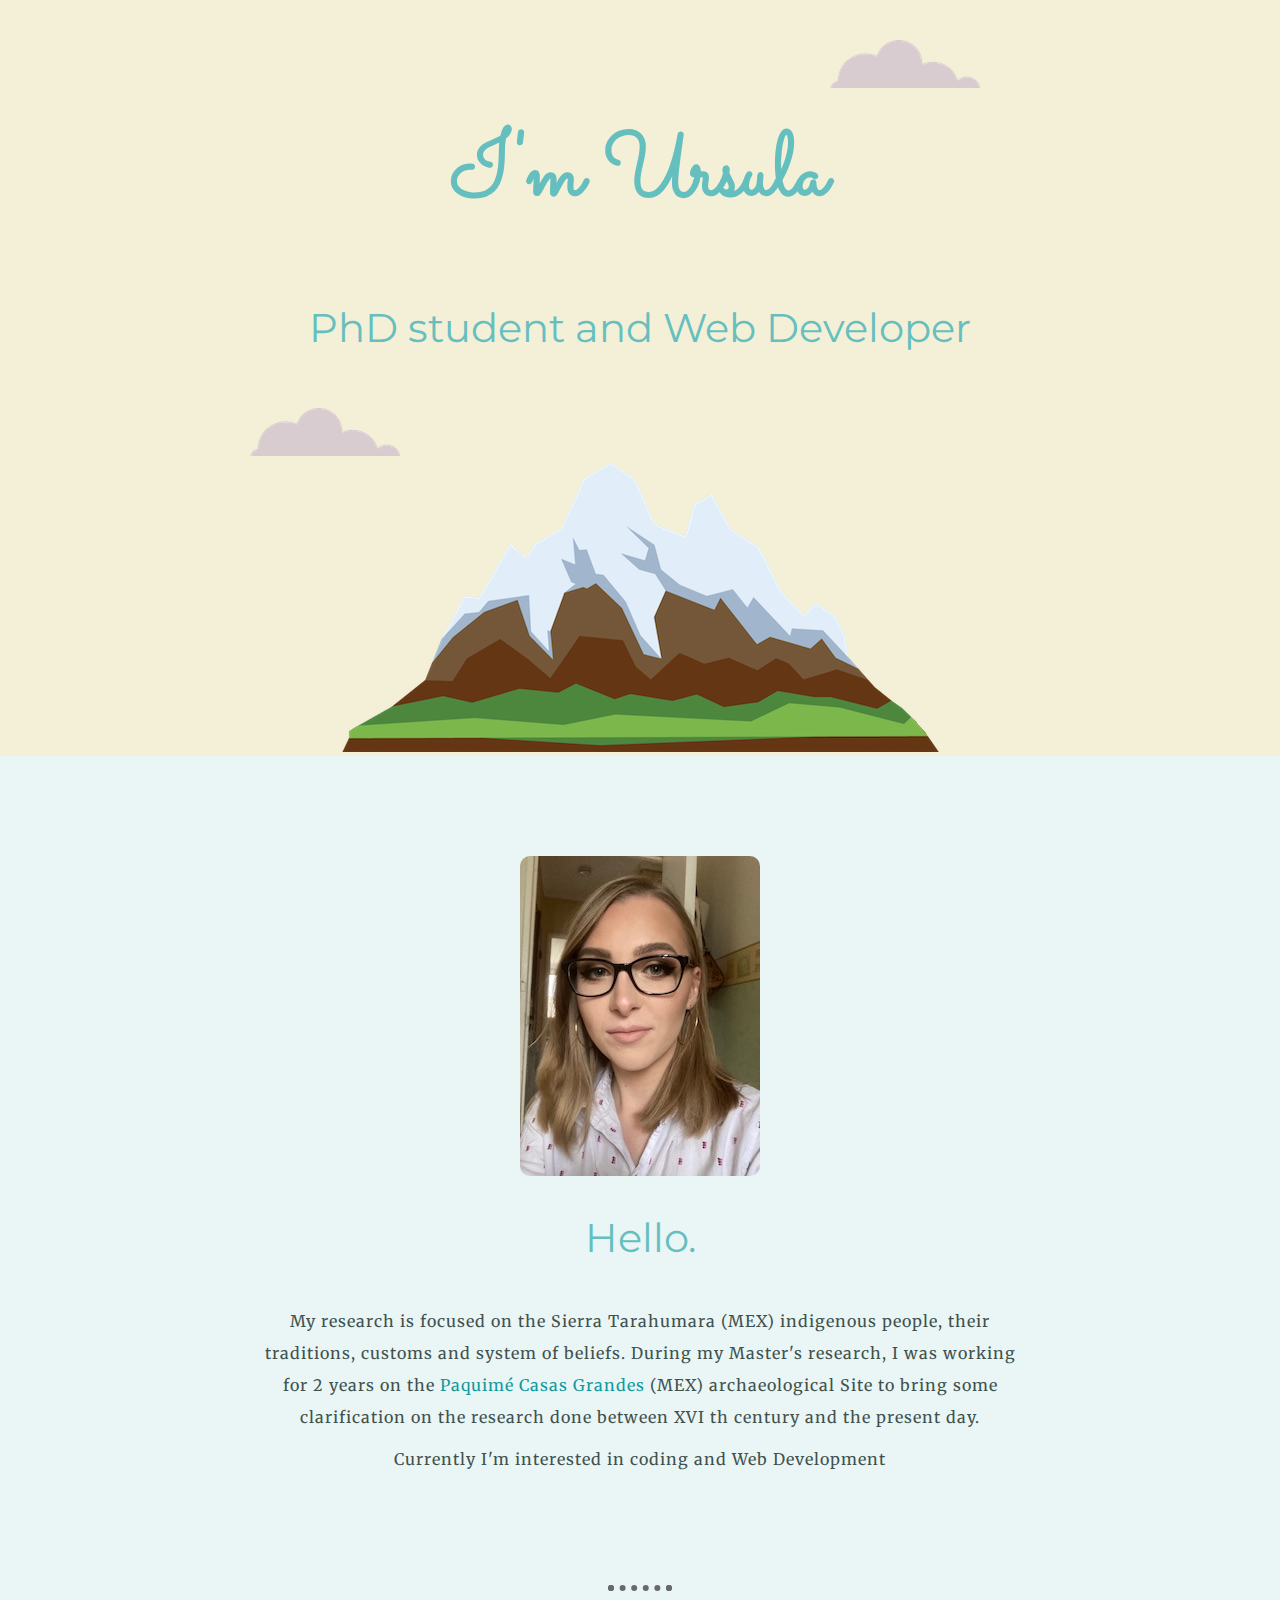
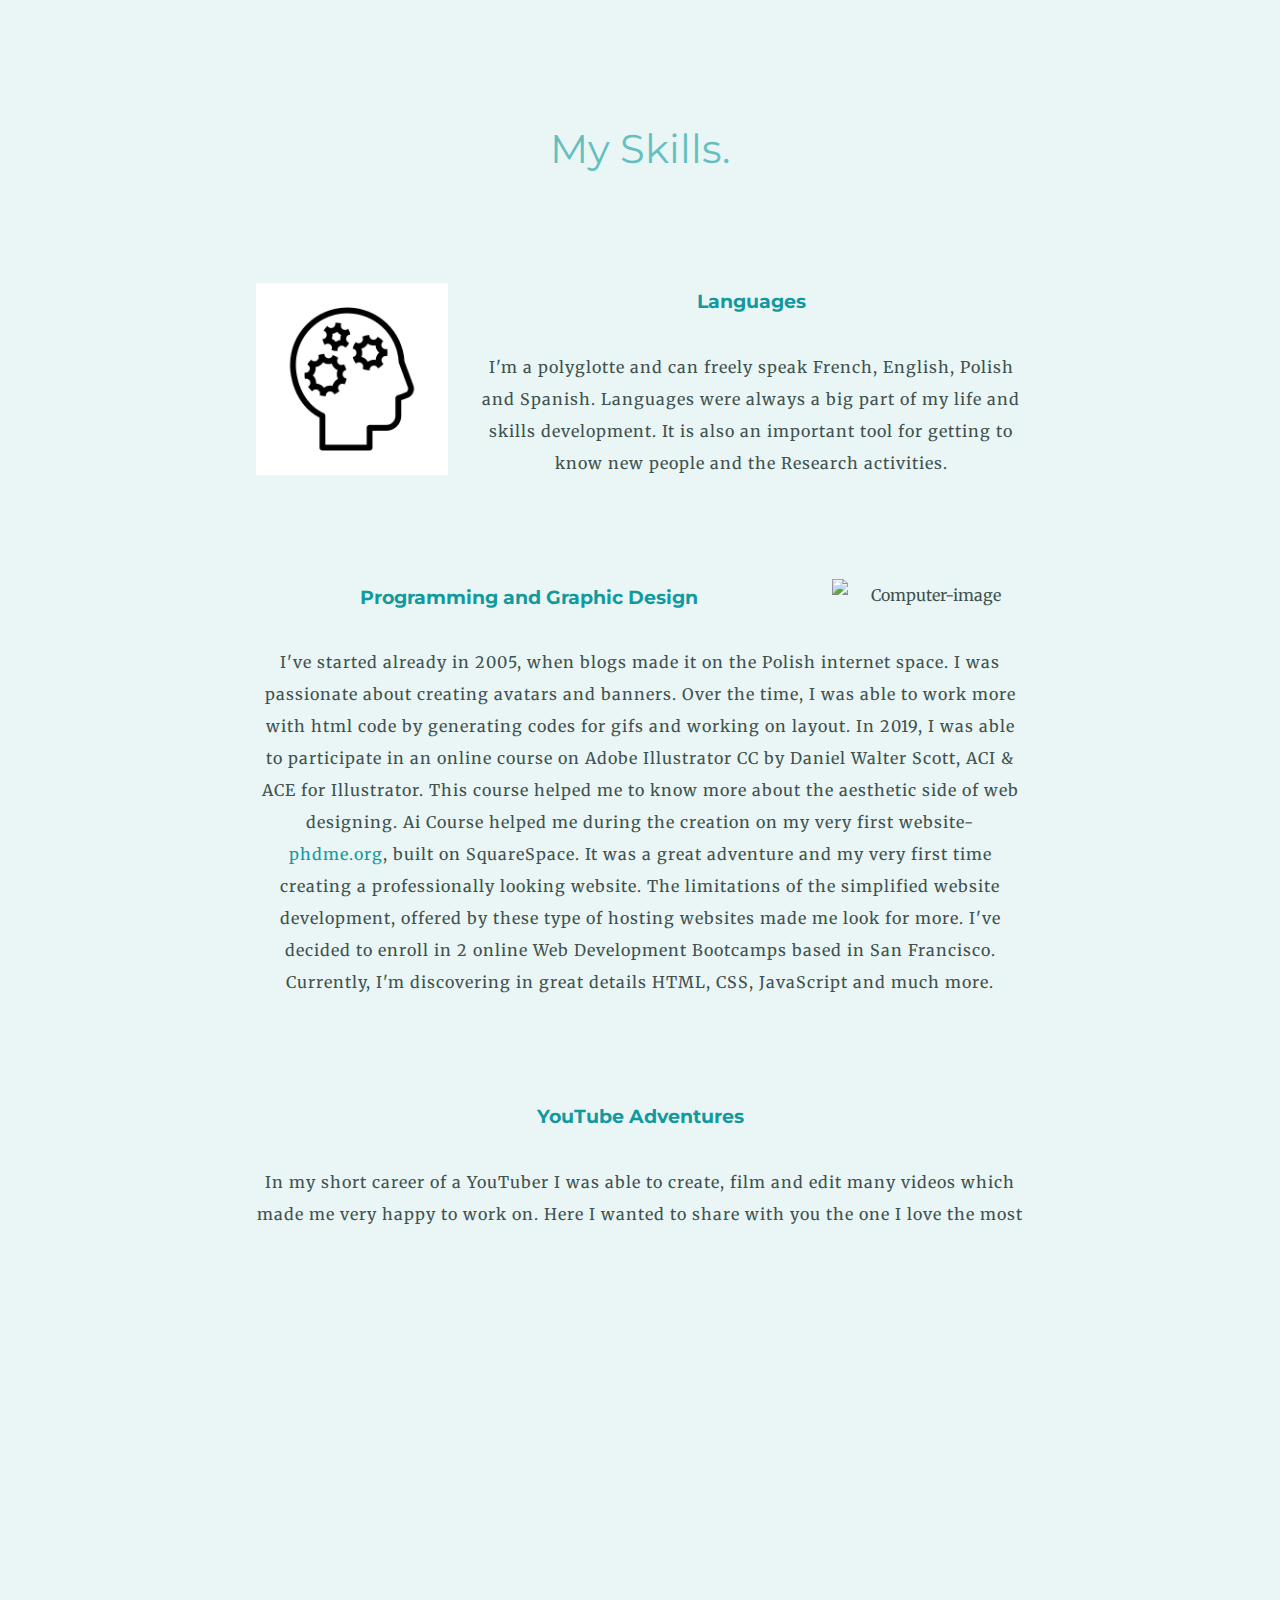
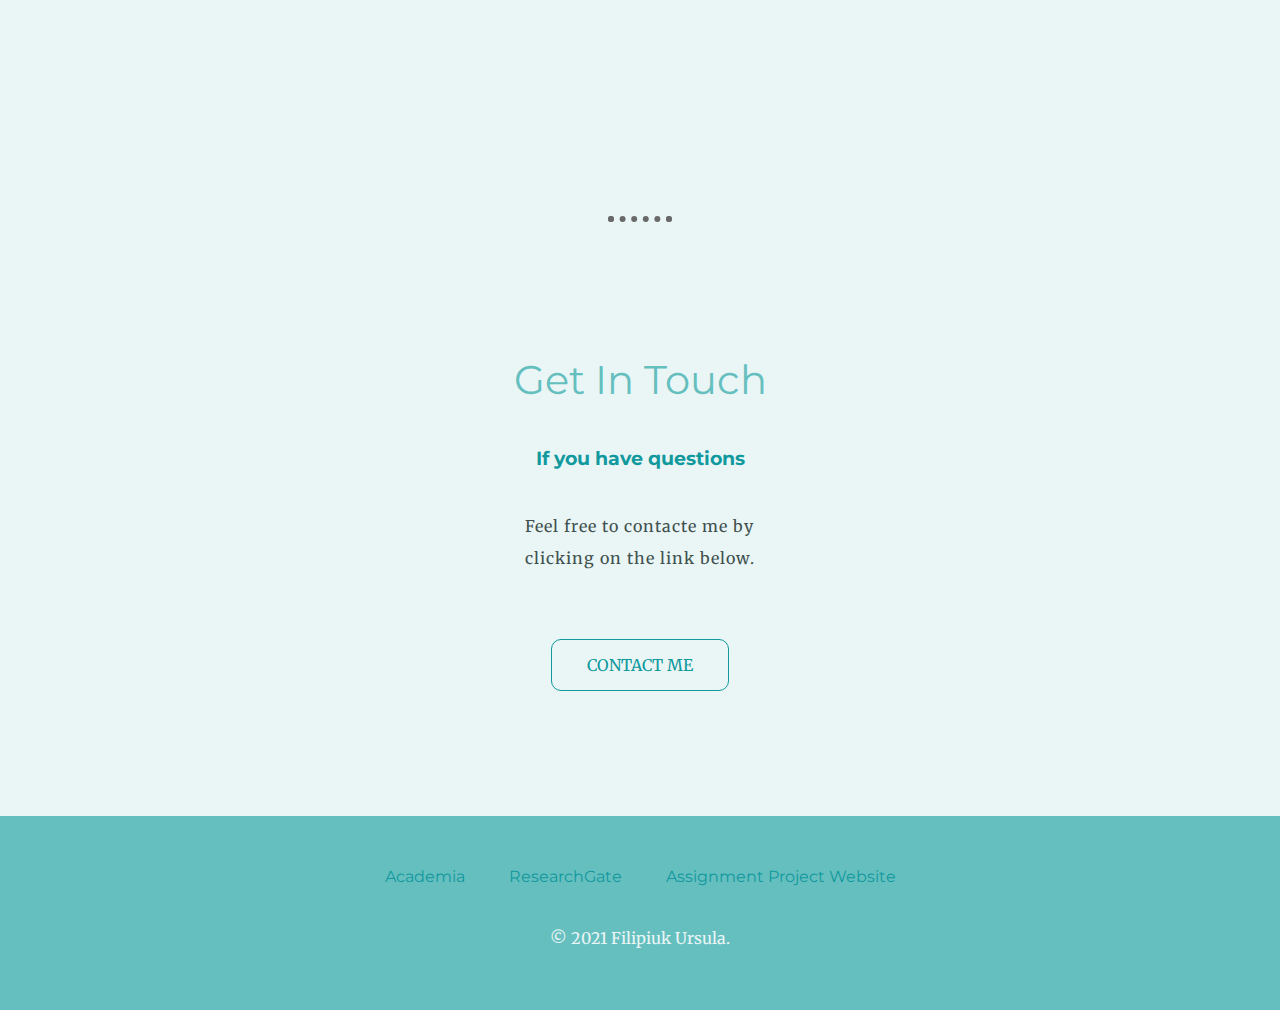
==== commit 8532e6a3: "Update index.html" ====
--- a/index.html
+++ b/index.html
@@ -25,7 +25,7 @@
       <img src="homepage picture.jpg" alt="homepage-picture">
       <h2>Hello.</h2>
       <p class="phdresearch">My research is focused on the Sierra Tarahumara (MEX) indigenous people, their traditions, customs and system of beliefs.
-        During my Master's research, I was working for 2 years on the Paquimé Casas Grandes (MEX) archaeological Site
+        During my Master's research, I was working for 2 years on the <a class="phdme" href="https://www.researchgate.net/profile/Ursula-Filipiuk/research">Paquimé Casas Grandes</a> (MEX) archaeological Site
         to bring some clarification on the research done between XVI th century and the present day. </p>
       <p class="phdresearch">Currently I'm interested in coding and Web Development</p>
     </div>
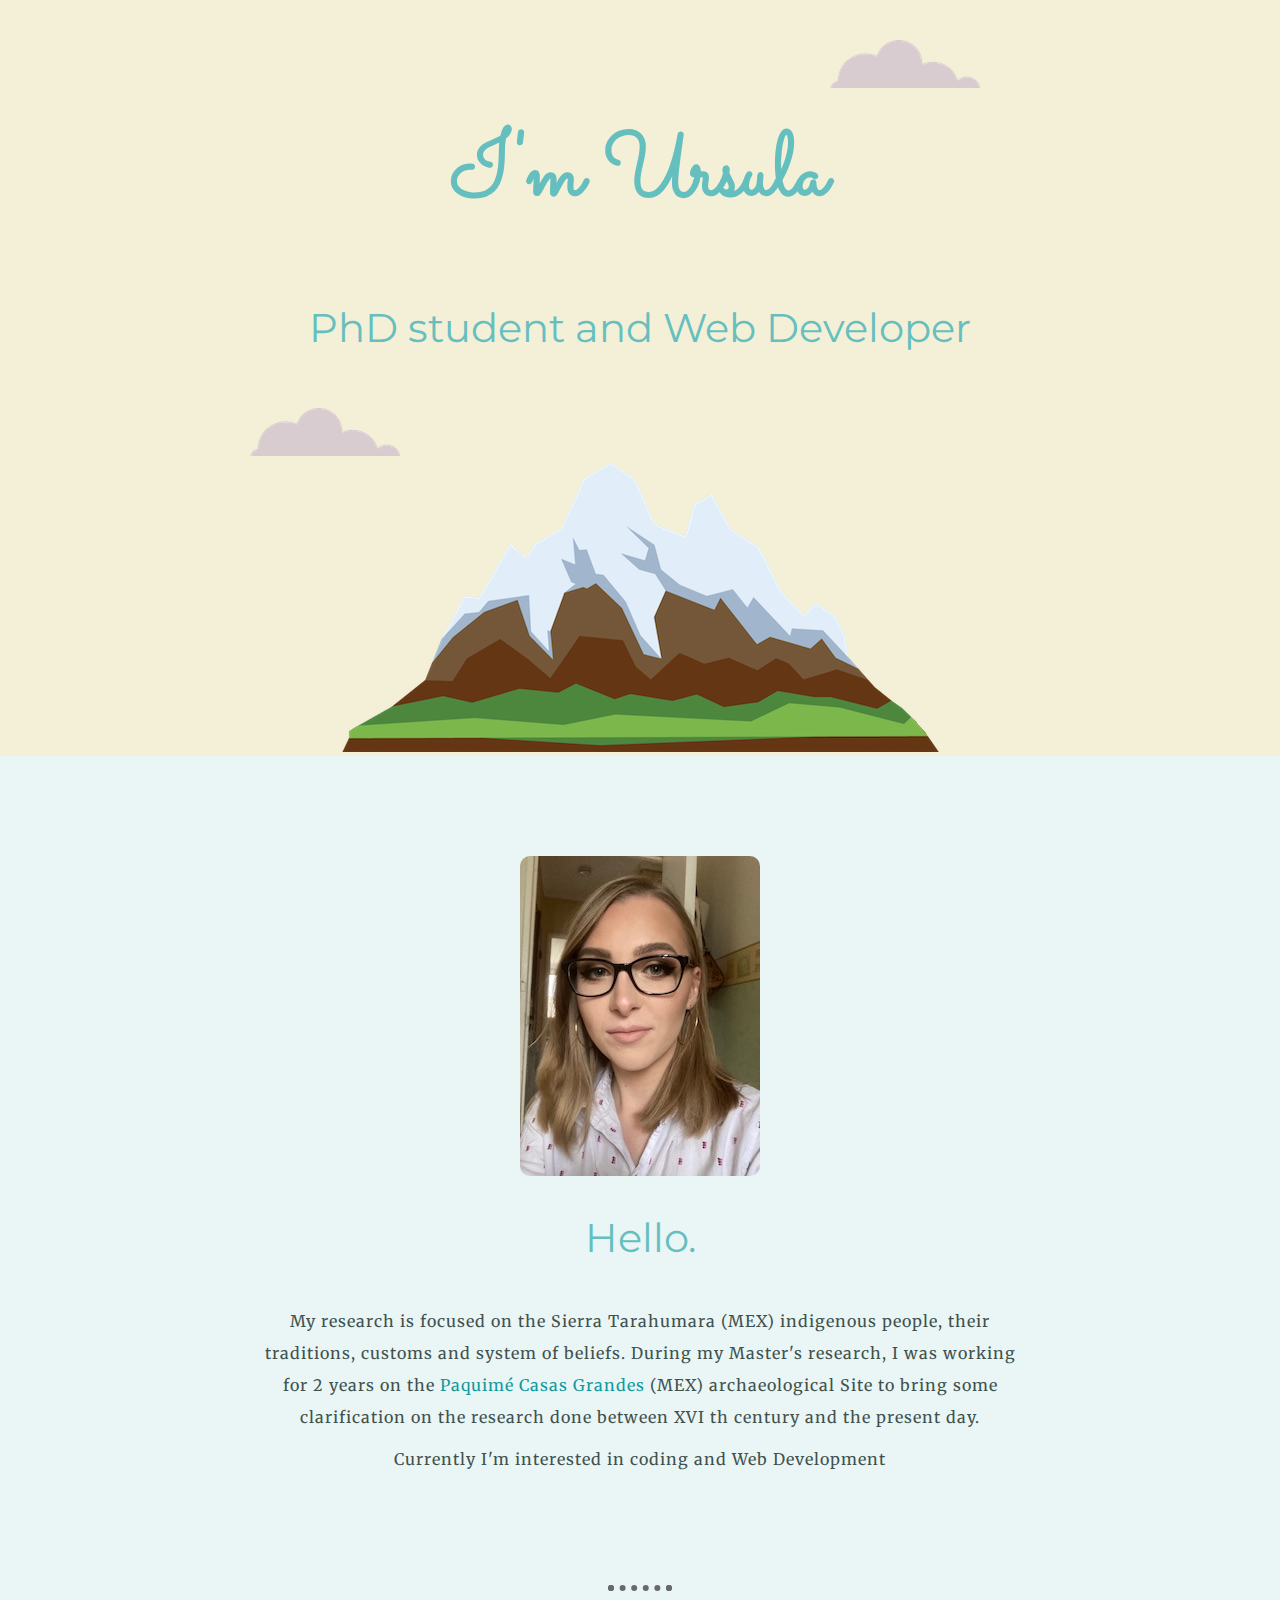
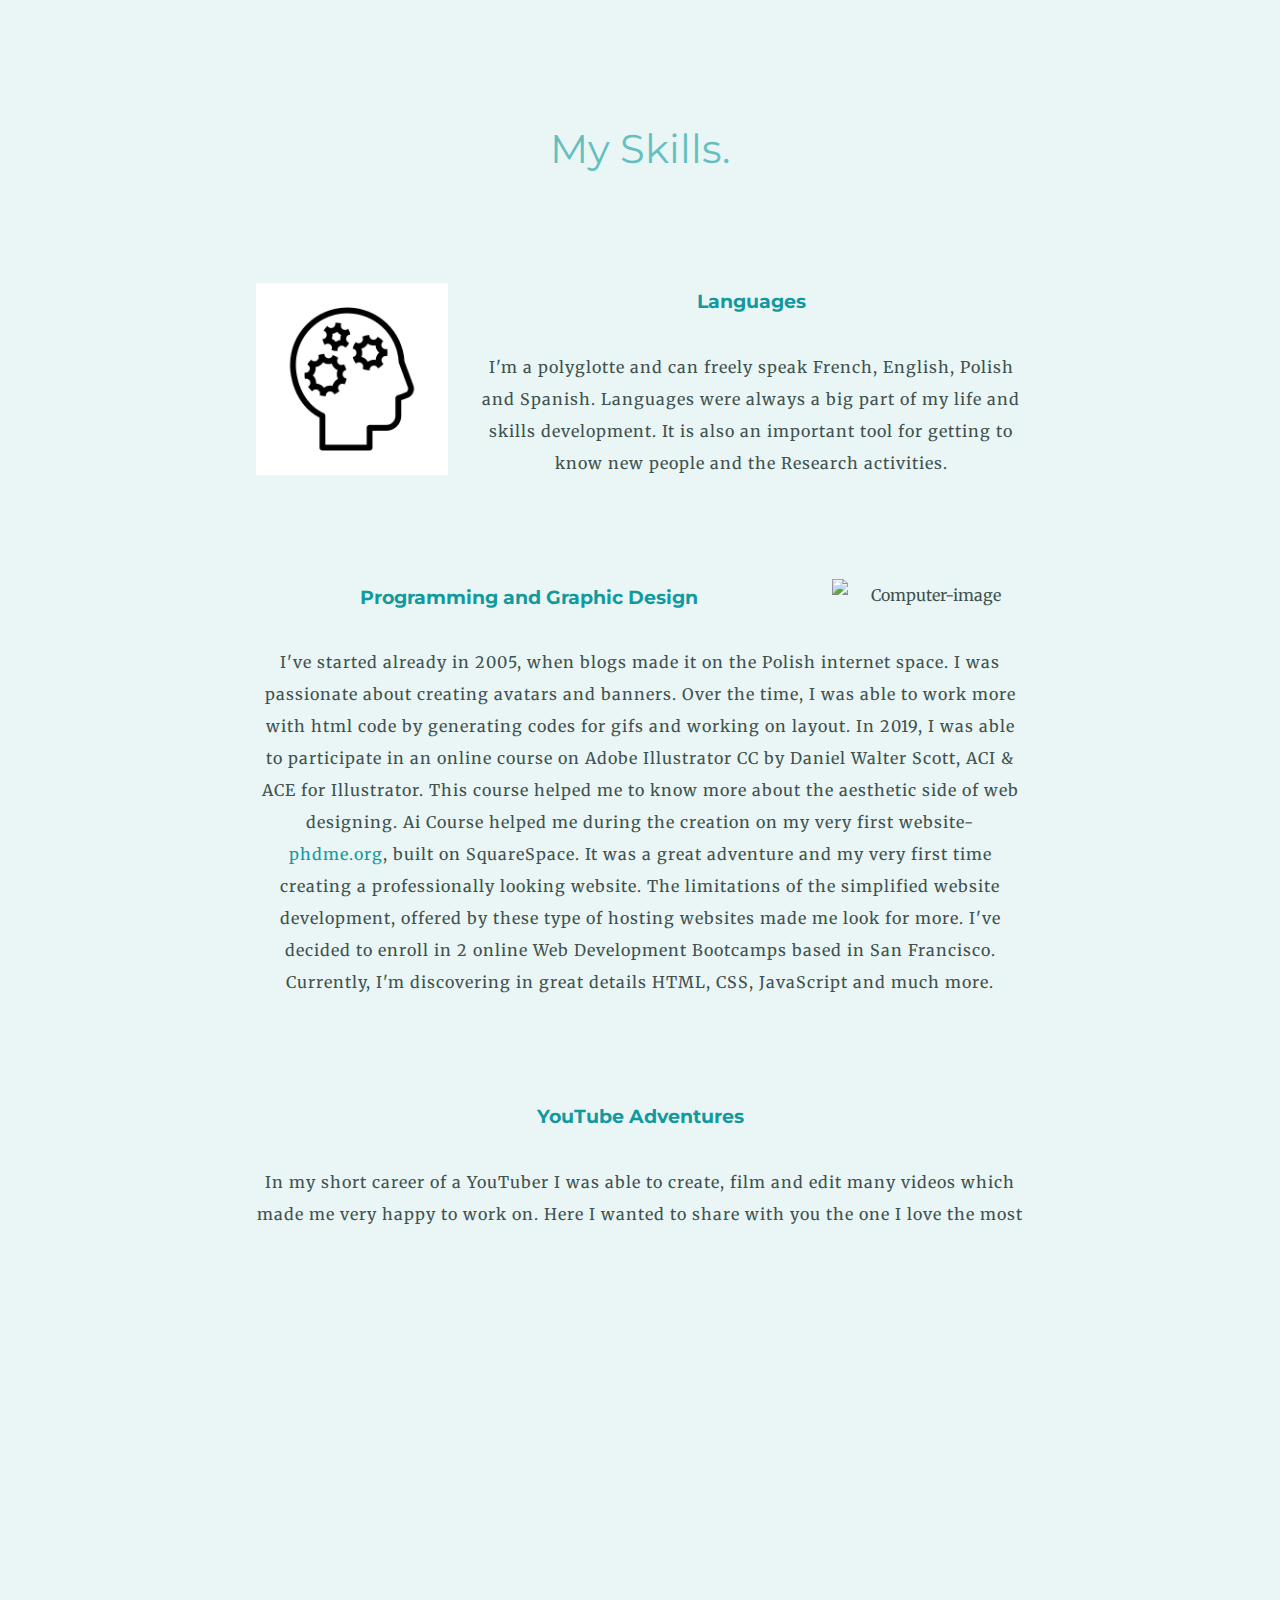
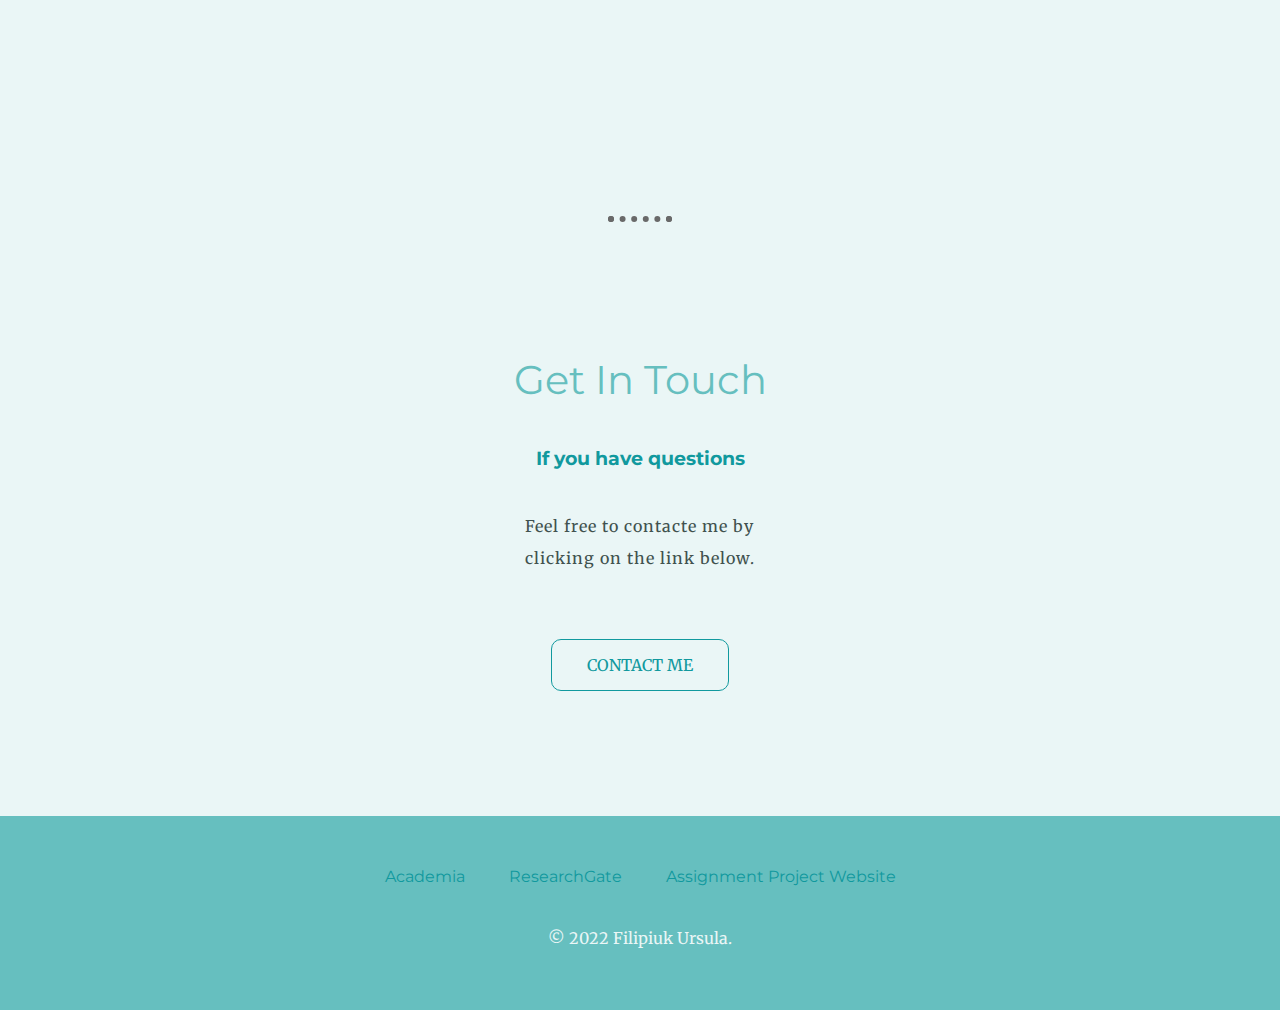
==== commit 0549f46e: "Update index.html" ====
--- a/index.html
+++ b/index.html
@@ -75,7 +75,7 @@
     <a class="footer-link" href="https://paris-sorbonne.academia.edu/UrsulaFilipiuk?from_navbar=true">Academia</a>
     <a class="footer-link" href="https://www.researchgate.net/profile/Ursula-Filipiuk">ResearchGate</a>
     <a class="footer-linktwo" href="https://ufilipiuk.github.io/tindog/">Assignment Project Website</a>
-    <p class="copyright">© 2021 Filipiuk Ursula.</p>
+    <p class="copyright">© 2022 Filipiuk Ursula.</p>
   </div>
 
 
